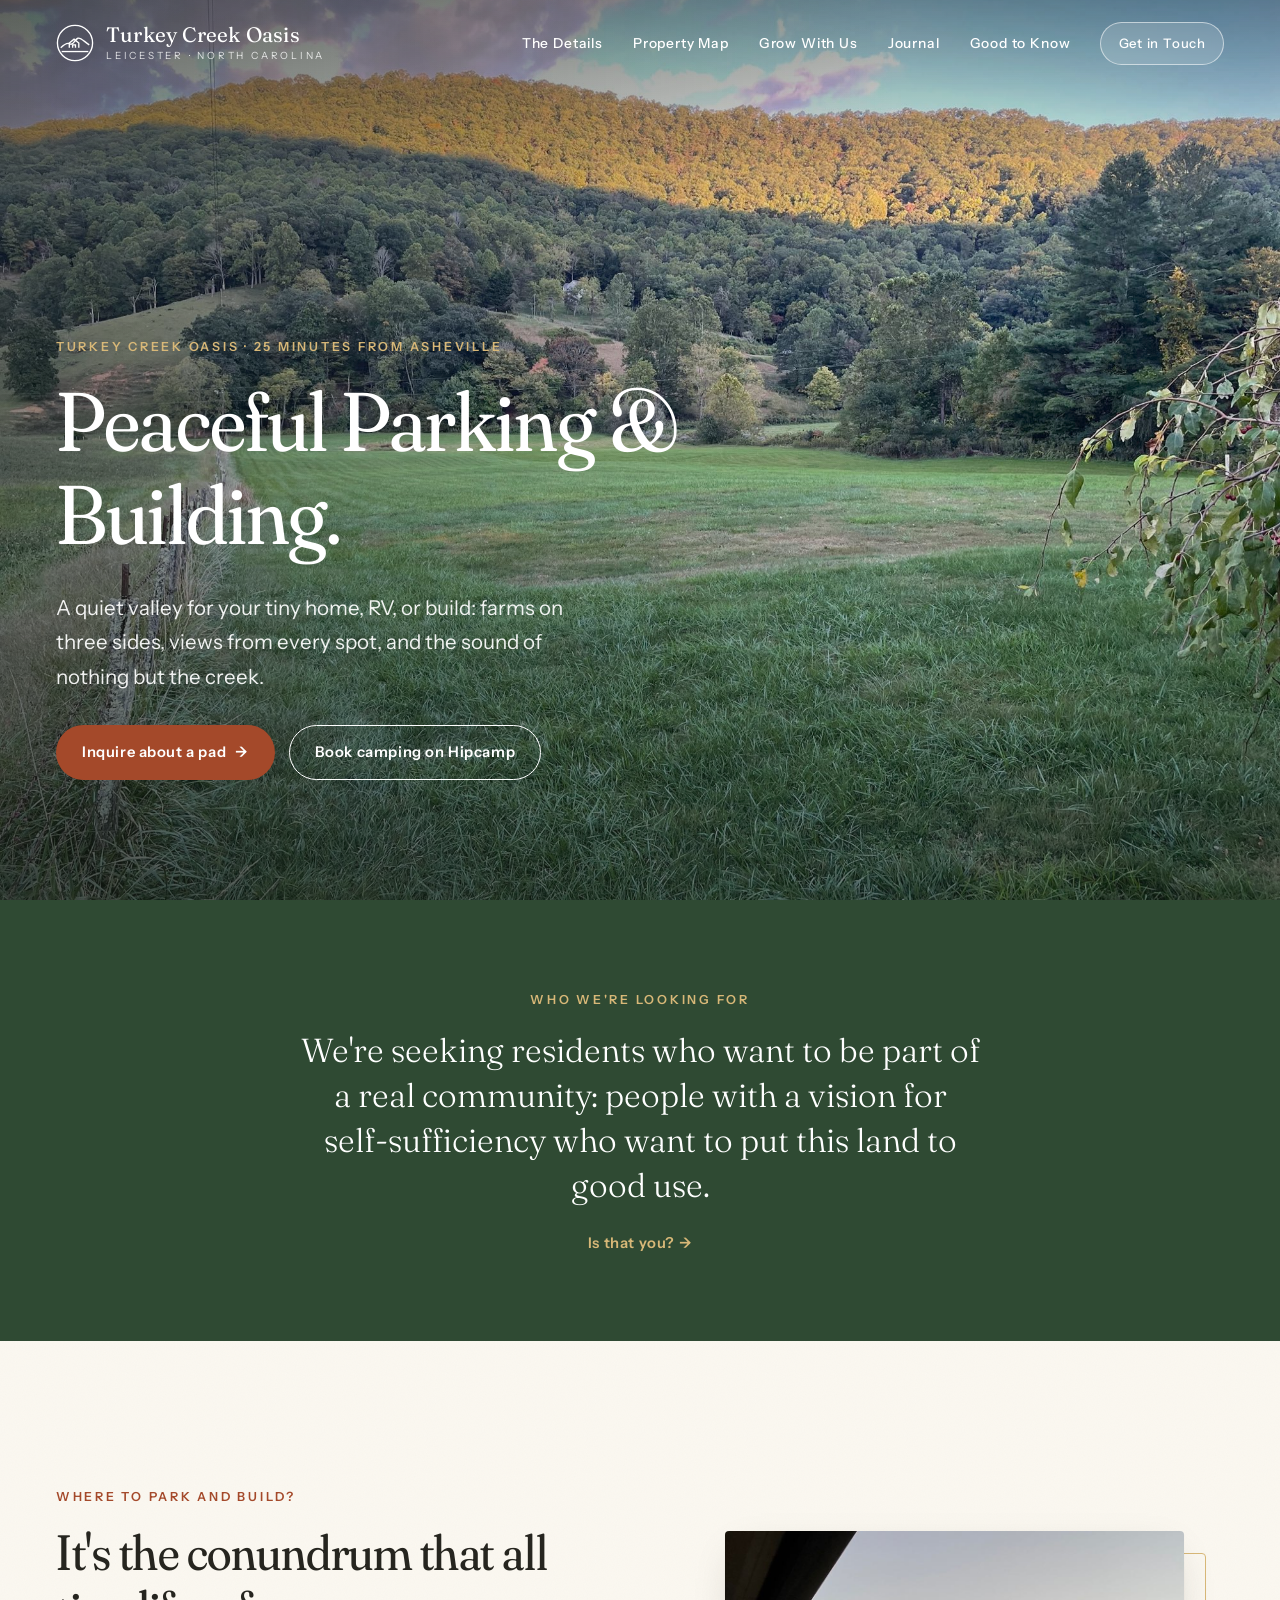
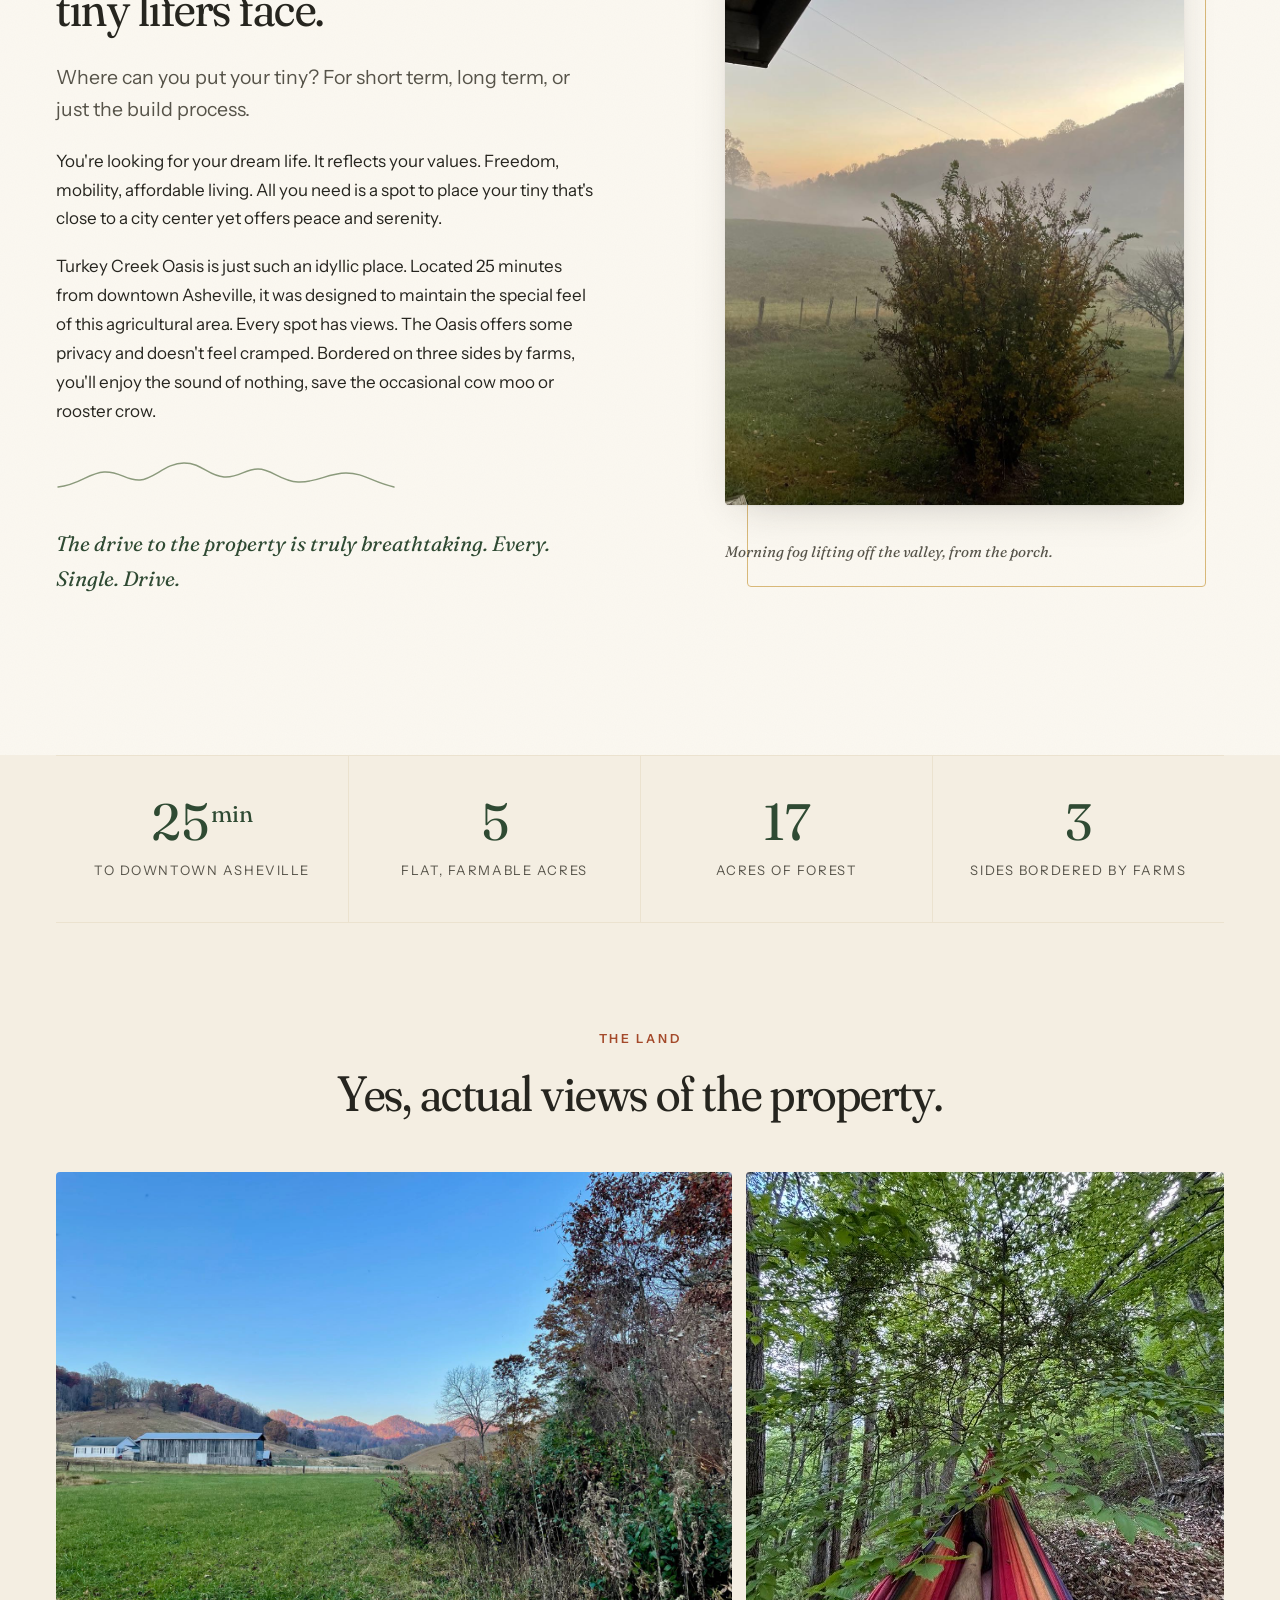
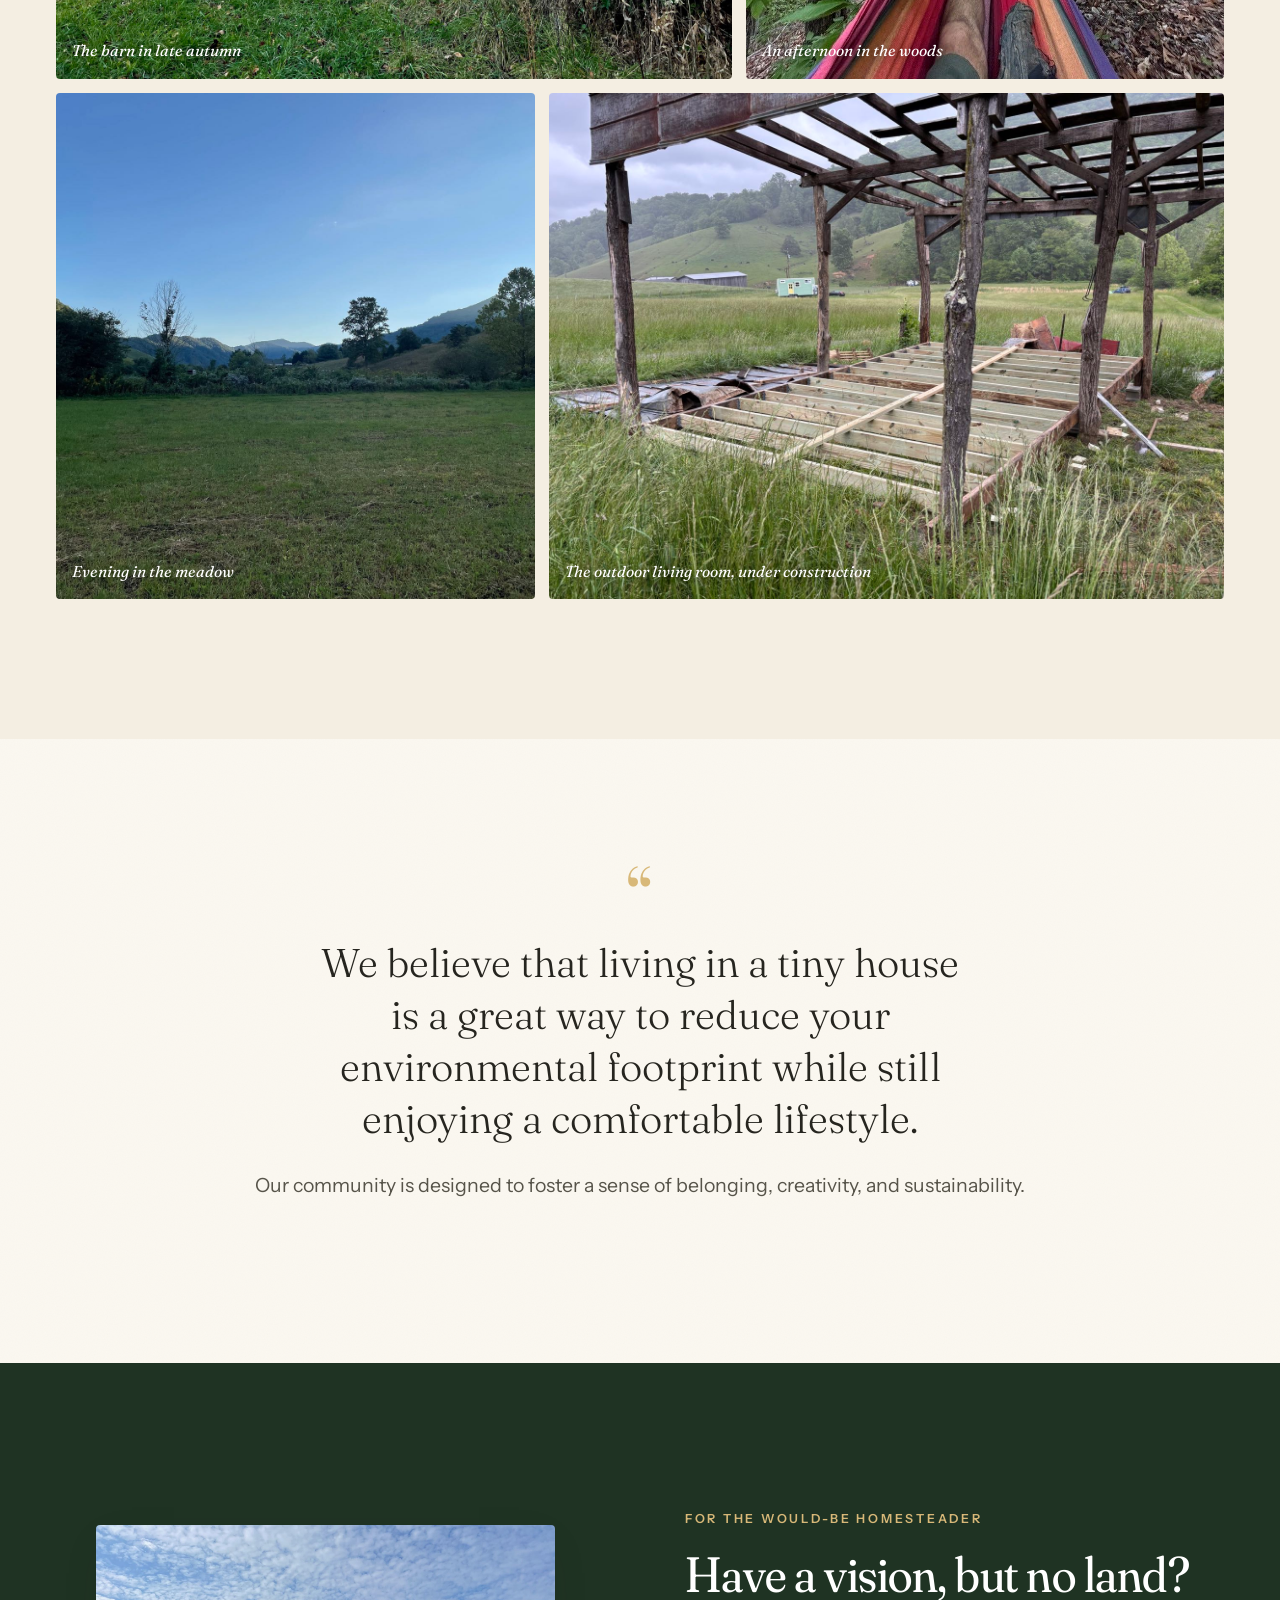
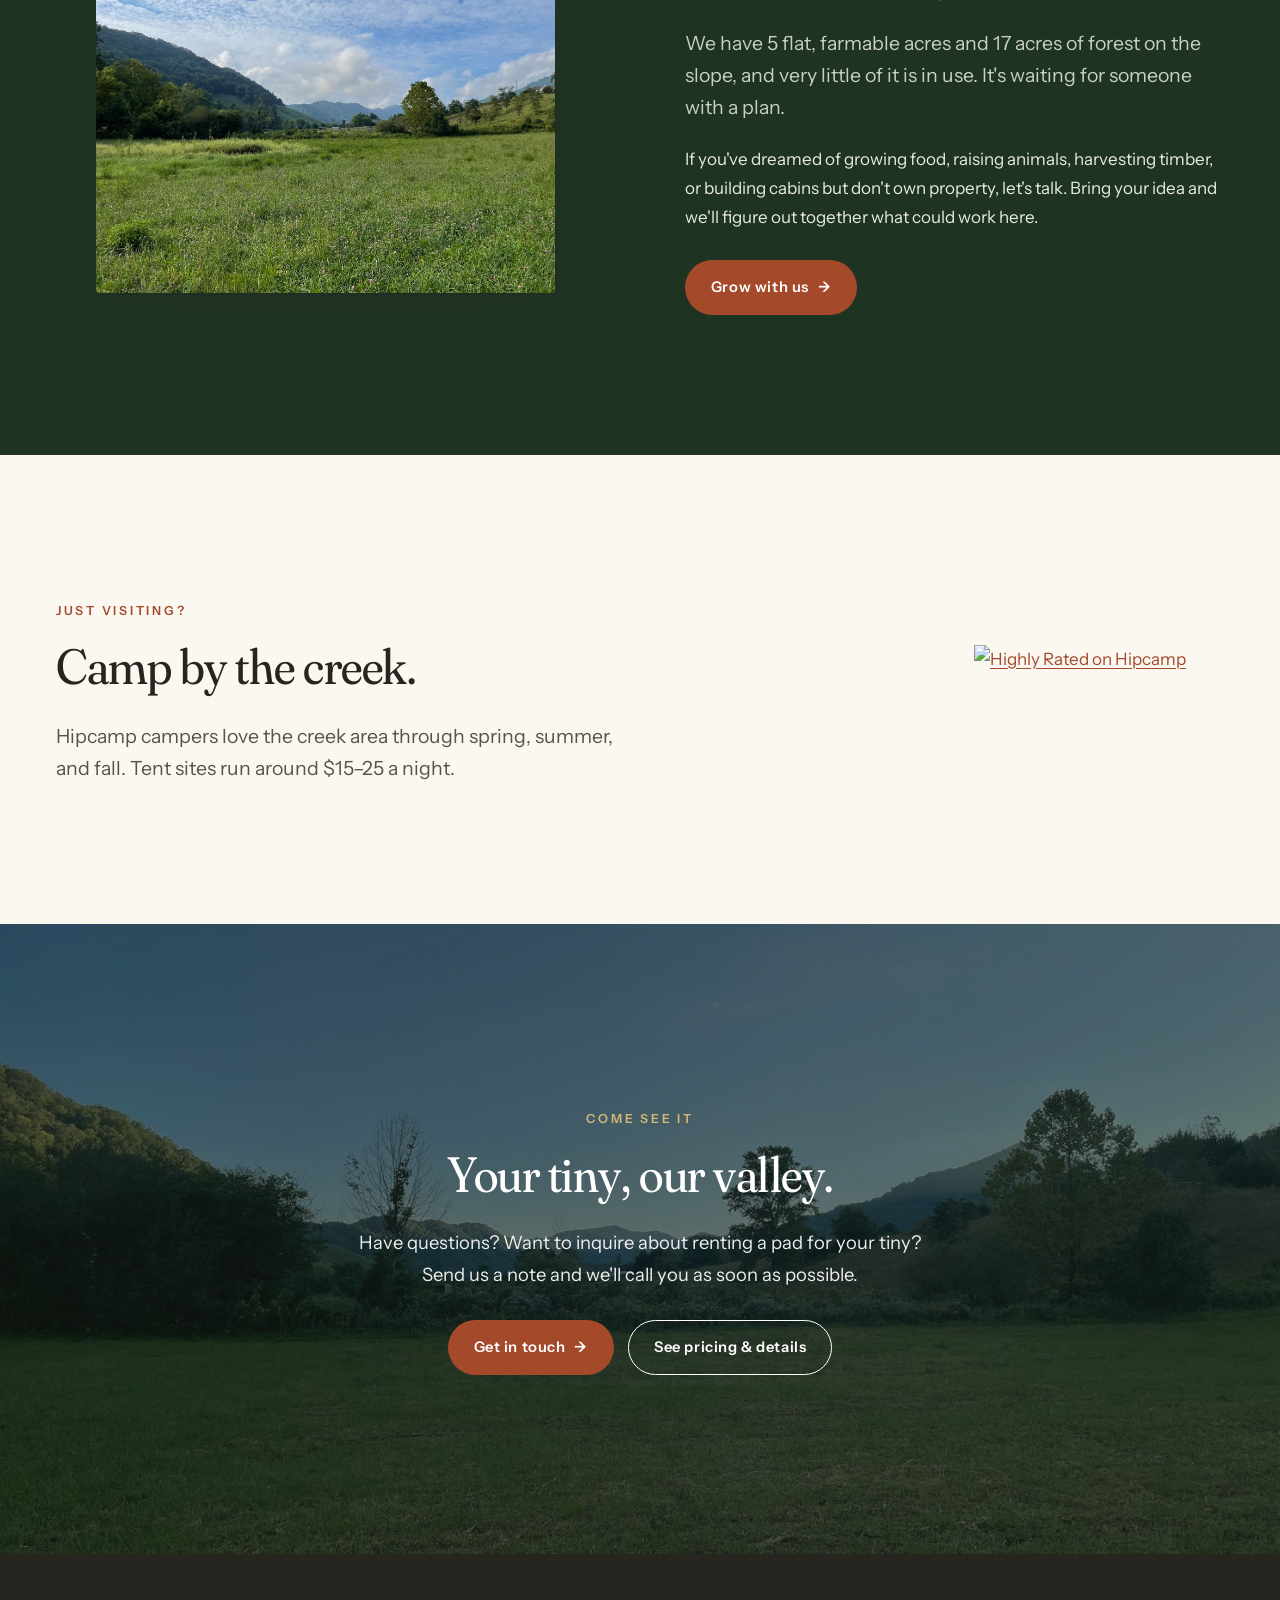
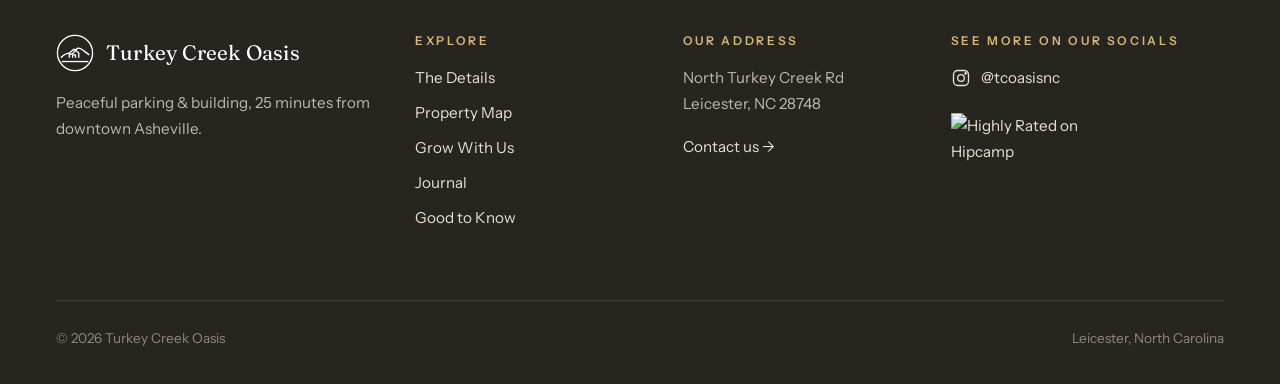
==== index.html @ d1a1288a "Launch redesigned Turkey Creek Oasis website Co-Authored-By: Claude Opus 5.5 <noreply@anthropic.com>" ====
<!doctype html>
<html lang="en">
<head>
  <meta charset="utf-8">
  <meta name="viewport" content="width=device-width, initial-scale=1">
  <title>Turkey Creek Oasis | Tiny Home Parking, Camping &amp; Farmland near Asheville, NC</title>
  <meta name="description" content="Peaceful parking and building for tiny homes and RVs, 25 minutes from downtown Asheville. Creekside camping, valley views, and room to grow on 23 acres in Leicester, NC.">
  <meta property="og:title" content="Turkey Creek Oasis">
  <meta property="og:description" content="Peaceful parking &amp; building, 25 minutes from downtown Asheville.">
  <meta property="og:image" content="images/valley-golden-hour.jpg">
  <link rel="icon" href="images/favicon.svg" type="image/svg+xml">
  <link rel="preconnect" href="https://fonts.googleapis.com">
  <link rel="preconnect" href="https://fonts.gstatic.com" crossorigin>
  <link href="https://fonts.googleapis.com/css2?family=Fraunces:ital,opsz,wght,SOFT@0,9..144,300..600,0..100;1,9..144,300..600,0..100&family=Instrument+Sans:wght@400;500;600&display=swap" rel="stylesheet">
  <link rel="stylesheet" href="css/styles.css">
</head>
<body>

<header class="site-header">
  <div class="wrap">
    <a class="brand" href="index.html" aria-label="Turkey Creek Oasis home">
      <svg viewBox="0 0 40 40" fill="none" stroke="currentColor" stroke-width="1.4" aria-hidden="true"><circle cx="20" cy="20" r="18.5"/><path d="M5 25c4-4 7-6 10-4s5-5 8-6 6 3 12 7"/><path d="M14 25v-5l5-4 5 4v5"/><path d="M17.5 25v-3h3v3"/><path d="M6 29h28"/></svg>
      <span class="brand-name">Turkey Creek Oasis<small>Leicester · North Carolina</small></span>
    </a>
    <button class="nav-toggle" aria-label="Menu" aria-expanded="false"><svg viewBox="0 0 28 28" fill="none" stroke="currentColor" stroke-width="1.6"><path d="M4 9h20M4 14h20M4 19h20"/></svg></button>
    <nav class="nav">
      <a href="details.html">The Details</a>
      <a href="details.html#map">Property Map</a>
      <a href="homestead.html">Grow With Us</a>
      <a href="journal.html">Journal</a>
      <a href="operations.html">Good to Know</a>
      <a class="btn" href="contact.html">Get in Touch</a>
    </nav>
  </div>
</header>

<main>

  <section class="hero">
    <div class="hero-media"><img src="images/valley-golden-hour.jpg" alt="Golden evening light on the wooded ridge above the Turkey Creek pasture" fetchpriority="high"></div>
    <div class="wrap">
      <span class="eyebrow">Turkey Creek Oasis · 25 minutes from Asheville</span>
      <h1>Peaceful Parking &amp; Building.</h1>
      <p>A quiet valley for your tiny home, RV, or build: farms on three sides, views from every spot, and the sound of nothing but the creek.</p>
      <div class="hero-actions">
        <a class="btn btn-rust" href="contact.html">Inquire about a pad <span class="arrow">→</span></a>
        <a class="btn btn-ghost" href="https://www.hipcamp.com/land/north-carolina-turkey-creek-oasis-valley-views-6p0hllqj" target="_blank" rel="noopener">Book camping on Hipcamp</a>
      </div>
    </div>
  </section>

  <section class="statement">
    <div class="wrap">
      <span class="eyebrow">Who we're looking for</span>
      <p class="statement-text">We're seeking residents who want to be part of a real community: people with a vision for self-sufficiency who want to put this land to good use.</p>
      <a class="statement-link" href="homestead.html">Is that you? <span class="arrow">→</span></a>
    </div>
  </section>

  <section class="section grain">
    <div class="wrap split">
      <div class="reveal">
        <span class="eyebrow">Where to park and build?</span>
        <h2>It's the conundrum that all tiny lifers face.</h2>
        <p class="lede">Where can you put your tiny? For short term, long term, or just the build process.</p>
        <p>You're looking for your dream life. It reflects your values. Freedom, mobility, affordable living. All you need is a spot to place your tiny that's close to a city center yet offers peace and serenity.</p>
        <p>Turkey Creek Oasis is just such an idyllic place. Located 25 minutes from downtown Asheville, it was designed to maintain the special feel of this agricultural area. Every spot has views. The Oasis offers some privacy and doesn't feel cramped. Bordered on three sides by farms, you'll enjoy the sound of nothing, save the occasional cow moo or rooster crow.</p>
        <div class="ridge-wrap">
          <svg class="ridge" viewBox="0 0 340 30" fill="none" stroke="currentColor" stroke-width="1.4" stroke-linecap="round" aria-hidden="true"><path d="M2 26c22-2 30-14 46-15s22 9 36 8 26-17 44-17 24 13 40 14 20-8 34-8 22 12 40 13 30-9 48-9 26 9 48 14"/></svg>
        </div>
        <p><em class="script" style="font-size:1.3rem">The drive to the property is truly breathtaking. Every. Single. Drive.</em></p>
      </div>
      <figure class="framed reveal">
        <img src="images/misty-morning.jpg" alt="Morning fog lifting off the hills, seen from the porch" loading="lazy">
        <figcaption>Morning fog lifting off the valley, from the porch.</figcaption>
      </figure>
    </div>
  </section>

  <section class="section-cream">
    <div class="wrap">
      <div class="facts reveal">
        <div class="fact"><div class="fact-num">25<sup>min</sup></div><div class="fact-label">to downtown Asheville</div></div>
        <div class="fact"><div class="fact-num">5</div><div class="fact-label">flat, farmable acres</div></div>
        <div class="fact"><div class="fact-num">17</div><div class="fact-label">acres of forest</div></div>
        <div class="fact"><div class="fact-num">3</div><div class="fact-label">sides bordered by farms</div></div>
      </div>
    </div>
  </section>

  <section class="section section-cream" style="padding-top: clamp(60px, 8vw, 100px)">
    <div class="wrap">
      <div class="center narrow reveal" style="margin-bottom: 50px">
        <span class="eyebrow">The land</span>
        <h2>Yes, actual views of the property.</h2>
      </div>
      <div class="gallery reveal">
        <figure class="g1"><img src="images/barn-autumn.jpg" alt="The barn and house beneath autumn hills" loading="lazy"><figcaption>The barn in late autumn</figcaption></figure>
        <figure class="g2"><img src="images/forest-hammock.jpg" alt="Looking up through green forest canopy from a hammock" loading="lazy"><figcaption>An afternoon in the woods</figcaption></figure>
        <figure class="g3"><img src="images/meadow-evening.jpg" alt="Evening light over the meadow and tree line" loading="lazy"><figcaption>Evening in the meadow</figcaption></figure>
        <figure class="g4"><img src="images/outdoor-living-room.jpg" alt="The pole barn being rebuilt into an outdoor living room" loading="lazy"><figcaption>The outdoor living room, under construction</figcaption></figure>
      </div>
    </div>
  </section>

  <section class="section grain">
    <div class="wrap center reveal">
      <span class="quote-mark" aria-hidden="true">“</span>
      <p class="quote">We believe that living in a tiny house is a great way to reduce your environmental footprint while still enjoying a comfortable lifestyle.</p>
      <p class="lede" style="margin-top: 24px">Our community is designed to foster a sense of belonging, creativity, and sustainability.</p>
    </div>
  </section>

  <section class="section section-green">
    <div class="wrap split reverse">
      <div class="reveal">
        <span class="eyebrow">For the would-be homesteader</span>
        <h2>Have a vision, but no land?</h2>
        <p class="lede">We have 5 flat, farmable acres and 17 acres of forest on the slope, and very little of it is in use. It's waiting for someone with a plan.</p>
        <p>If you've dreamed of growing food, raising animals, harvesting timber, or building cabins but don't own property, let's talk. Bring your idea and we'll figure out together what could work here.</p>
        <a class="btn btn-rust" href="homestead.html" style="margin-top: 10px">Grow with us <span class="arrow">→</span></a>
      </div>
      <figure class="framed reveal">
        <img src="images/pasture-clouds.jpg" alt="Wide open pasture at Turkey Creek Oasis" loading="lazy" style="aspect-ratio: 5/4">
      </figure>
    </div>
  </section>

  <section class="section">
    <div class="wrap">
      <div class="hipcamp reveal" style="justify-content: space-between">
        <div style="max-width: 560px">
          <span class="eyebrow">Just visiting?</span>
          <h2>Camp by the creek.</h2>
          <p class="lede" style="margin-bottom:0">Hipcamp campers love the creek area through spring, summer, and fall. Tent sites run around $15–25 a night.</p>
        </div>
        <a class="hipcamp-badge" href="https://www.hipcamp.com/land/north-carolina-turkey-creek-oasis-valley-views-6p0hllqj?utm_source=hostpage&amp;utm_medium=embedded_button_highly_rated" target="_blank" rel="noopener">
          <img src="https://hipcamp-res.cloudinary.com/image/upload/highly-rated-on-hipcamp.png" alt="Highly Rated on Hipcamp" width="250" height="90">
        </a>
      </div>
    </div>
  </section>

  <section class="cta-band">
    <img src="images/meadow-evening.jpg" alt="" loading="lazy">
    <div class="wrap reveal">
      <span class="eyebrow">Come see it</span>
      <h2>Your tiny, our valley.</h2>
      <p>Have questions? Want to inquire about renting a pad for your tiny? Send us a note and we'll call you as soon as possible.</p>
      <div class="hero-actions">
        <a class="btn btn-rust" href="contact.html">Get in touch <span class="arrow">→</span></a>
        <a class="btn btn-ghost" href="details.html">See pricing &amp; details</a>
      </div>
    </div>
  </section>

</main>

<footer class="site-footer">
  <div class="wrap">
    <div class="footer-grid">
      <div>
        <a class="brand" href="index.html">
          <svg viewBox="0 0 40 40" fill="none" stroke="currentColor" stroke-width="1.4" aria-hidden="true"><circle cx="20" cy="20" r="18.5"/><path d="M5 25c4-4 7-6 10-4s5-5 8-6 6 3 12 7"/><path d="M14 25v-5l5-4 5 4v5"/><path d="M17.5 25v-3h3v3"/><path d="M6 29h28"/></svg>
          <span class="brand-name">Turkey Creek Oasis</span>
        </a>
        <p>Peaceful parking &amp; building, 25 minutes from downtown Asheville.</p>
      </div>
      <div>
        <h4>Explore</h4>
        <ul>
          <li><a href="details.html">The Details</a></li>
          <li><a href="details.html#map">Property Map</a></li>
          <li><a href="homestead.html">Grow With Us</a></li>
          <li><a href="journal.html">Journal</a></li>
          <li><a href="operations.html">Good to Know</a></li>
        </ul>
      </div>
      <div>
        <h4>Our Address</h4>
        <p>North Turkey Creek Rd<br>Leicester, NC 28748</p>
        <p><a href="contact.html">Contact us →</a></p>
      </div>
      <div>
        <h4>See more on our socials</h4>
        <p><a class="social" href="https://www.instagram.com/tcoasisnc/" target="_blank" rel="noopener"><svg viewBox="0 0 24 24" fill="none" stroke="currentColor" stroke-width="1.6" aria-hidden="true"><rect x="3" y="3" width="18" height="18" rx="5"/><circle cx="12" cy="12" r="4"/><circle cx="17.5" cy="6.5" r=".8" fill="currentColor"/></svg>@tcoasisnc</a></p>
        <a class="hipcamp-badge" href="https://www.hipcamp.com/land/north-carolina-turkey-creek-oasis-valley-views-6p0hllqj?utm_source=hostpage&amp;utm_medium=embedded_button_highly_rated" target="_blank" rel="noopener"><img src="https://hipcamp-res.cloudinary.com/image/upload/highly-rated-on-hipcamp.png" alt="Highly Rated on Hipcamp" width="180" height="65" style="width:180px"></a>
      </div>
    </div>
    <div class="footer-bottom">
      <span>© <span data-year>2026</span> Turkey Creek Oasis</span>
      <span>Leicester, North Carolina</span>
    </div>
  </div>
</footer>

<script src="js/main.js"></script>
</body>
</html>
---- css/styles.css ----
/* ==========================================================
   Turkey Creek Oasis — Heritage Farmhouse
   ========================================================== */

:root {
  --cream: #f4eee2;
  --paper: #fbf8f1;
  --linen: #ebe2cf;
  --ink: #26251f;
  --ink-soft: #57544a;
  --pasture: #2f4a33;
  --pasture-deep: #1f3323;
  --sage: #8b9a7c;
  --rust: #a4492a;
  --rust-deep: #86391f;
  --wheat: #d8b878;

  --serif: "Fraunces", Georgia, "Times New Roman", serif;
  --sans: "Instrument Sans", "Helvetica Neue", Arial, sans-serif;

  --wrap: 1180px;
  --gutter: clamp(20px, 5vw, 56px);
  --radius: 4px;
  --shadow: 0 1px 2px rgba(38, 37, 31, .06), 0 12px 40px -16px rgba(38, 37, 31, .25);
}

*, *::before, *::after { box-sizing: border-box; }
html { scroll-behavior: smooth; -webkit-text-size-adjust: 100%; }
body {
  margin: 0;
  background: var(--paper);
  color: var(--ink);
  font-family: var(--sans);
  font-size: 1.0625rem;
  line-height: 1.7;
  -webkit-font-smoothing: antialiased;
  overflow-x: hidden;
}
img { display: block; max-width: 100%; height: auto; }
a { color: var(--rust); text-underline-offset: 3px; }
a:hover { color: var(--rust-deep); }

h1, h2, h3, h4 {
  font-family: var(--serif);
  font-weight: 400;
  line-height: 1.12;
  letter-spacing: -0.01em;
  margin: 0 0 .5em;
  font-variation-settings: "SOFT" 60, "opsz" 96;
}
h1 { font-size: clamp(2.6rem, 6.5vw, 5.2rem); }
h2 { font-size: clamp(2rem, 4vw, 3.1rem); }
h3 { font-size: clamp(1.35rem, 2.2vw, 1.65rem); }
p { margin: 0 0 1.1em; }

.wrap { width: min(var(--wrap), 100% - var(--gutter) * 2); margin-inline: auto; }
.narrow { max-width: 700px; }
.center { text-align: center; margin-inline: auto; }

.eyebrow {
  display: inline-block;
  font-family: var(--sans);
  font-size: .78rem;
  font-weight: 600;
  letter-spacing: .22em;
  text-transform: uppercase;
  color: var(--rust);
  margin-bottom: 1.1rem;
}
.lede { font-size: 1.22rem; color: var(--ink-soft); line-height: 1.65; }
em.script { font-style: italic; font-family: var(--serif); color: var(--pasture); }

/* ---------- Buttons ---------- */
.btn {
  display: inline-flex; align-items: center; gap: .6em;
  padding: .95em 1.7em;
  border-radius: 999px;
  font-family: var(--sans);
  font-weight: 600;
  font-size: .92rem;
  letter-spacing: .04em;
  text-decoration: none;
  border: 1.5px solid transparent;
  transition: background .2s, color .2s, border-color .2s, transform .2s;
  cursor: pointer;
}
.btn:hover { transform: translateY(-1px); }
.btn-rust { background: var(--rust); color: #fff; }
.btn-rust:hover { background: var(--rust-deep); color: #fff; }
.btn-ghost { border-color: currentColor; color: #fff; }
.btn-ghost:hover { background: #fff; color: var(--ink); }
.btn-outline { border-color: var(--pasture); color: var(--pasture); }
.btn-outline:hover { background: var(--pasture); color: #fff; }
.btn .arrow { transition: transform .2s; }
.btn:hover .arrow { transform: translateX(3px); }

/* ---------- Header ---------- */
.site-header {
  position: absolute; inset: 0 0 auto 0; z-index: 20;
  padding: 22px 0;
  color: #fff;
}
.site-header.solid { position: relative; background: var(--paper); color: var(--ink); border-bottom: 1px solid var(--linen); }
.site-header .wrap { display: flex; align-items: center; justify-content: space-between; gap: 24px; }
.brand { display: flex; align-items: center; gap: 12px; color: inherit; text-decoration: none; }
.brand svg { width: 38px; height: 38px; flex: none; }
.brand-name { font-family: var(--serif); font-size: 1.3rem; line-height: 1; letter-spacing: .01em; }
.brand-name small { display: block; font-family: var(--sans); font-size: .62rem; letter-spacing: .28em; text-transform: uppercase; opacity: .8; margin-top: 5px; }

.nav { display: flex; align-items: center; gap: 30px; }
.nav a {
  color: inherit; text-decoration: none;
  font-size: .86rem; font-weight: 500; letter-spacing: .06em;
  position: relative; padding: 4px 0;
}
.nav a::after {
  content: ""; position: absolute; left: 0; right: 0; bottom: -2px; height: 1.5px;
  background: currentColor; transform: scaleX(0); transform-origin: left; transition: transform .25s;
}
.nav a:hover::after, .nav a[aria-current="page"]::after { transform: scaleX(1); }
.nav .btn { padding: .7em 1.3em; font-size: .82rem; }
.nav .btn::after { display: none; }
.site-header:not(.solid) .nav .btn { background: rgba(255,255,255,.14); border-color: rgba(255,255,255,.55); backdrop-filter: blur(6px); }
.site-header:not(.solid) .nav .btn:hover { background: #fff; color: var(--ink); }

.nav-toggle { display: none; background: none; border: 0; color: inherit; padding: 8px; cursor: pointer; }
.nav-toggle svg { width: 28px; height: 28px; }

@media (max-width: 920px) {
  .nav-toggle { display: block; position: relative; z-index: 31; }
  .brand-name small { letter-spacing: .16em; white-space: nowrap; }
  .nav {
    position: fixed; inset: 0; z-index: 30;
    flex-direction: column; justify-content: center; gap: 26px;
    background: var(--pasture-deep); color: #fff;
    opacity: 0; pointer-events: none; transition: opacity .3s;
  }
  .nav a { font-family: var(--serif); font-size: 1.8rem; letter-spacing: 0; }
  .nav .btn { font-family: var(--sans); font-size: 1rem; margin-top: 10px; }
  body.nav-open { overflow: hidden; }
  body.nav-open .nav { opacity: 1; pointer-events: auto; }
  body.nav-open .nav-toggle { color: #fff; }
}

/* ---------- Hero ---------- */
.hero {
  position: relative; min-height: min(100svh, 920px);
  display: flex; align-items: flex-end;
  color: #fff; isolation: isolate;
  padding: 160px 0 clamp(70px, 10vw, 120px);
}
.hero-media { position: absolute; inset: 0; z-index: -2; overflow: hidden; }
.hero-media img { width: 100%; height: 100%; object-fit: cover; animation: drift 24s ease-out both; }
.hero::before {
  content: ""; position: absolute; inset: 0; z-index: -1;
  background:
    linear-gradient(180deg, rgba(20,28,20,.45) 0%, rgba(20,28,20,0) 22%),
    linear-gradient(90deg, rgba(20,28,20,.45) 0%, rgba(20,28,20,.12) 50%, rgba(20,28,20,0) 70%),
    linear-gradient(0deg, rgba(20,28,20,.55) 0%, rgba(20,28,20,.1) 45%, rgba(20,28,20,0) 65%);
}
@keyframes drift { from { transform: scale(1.08); } to { transform: scale(1); } }
.hero .eyebrow { color: var(--wheat); }
.hero h1 { max-width: 13ch; margin-bottom: .35em; }
.hero p { font-size: clamp(1.1rem, 1.6vw, 1.3rem); max-width: 40ch; opacity: .92; }
.hero-actions { display: flex; flex-wrap: wrap; gap: 14px; margin-top: 30px; }

.page-hero {
  position: relative; color: #fff; isolation: isolate;
  padding: clamp(170px, 22vw, 240px) 0 clamp(60px, 8vw, 100px);
}
.page-hero::before { content: ""; position: absolute; inset: 0; z-index: -1; background: linear-gradient(0deg, rgba(20,28,20,.75), rgba(20,28,20,.35)); }
.page-hero img { position: absolute; inset: 0; z-index: -2; width: 100%; height: 100%; object-fit: cover; }
.page-hero .eyebrow { color: var(--wheat); }
.page-hero h1 { font-size: clamp(2.4rem, 5.5vw, 4.4rem); max-width: 16ch; }
.page-hero p { max-width: 52ch; font-size: 1.15rem; opacity: .92; margin: 0; }

/* ---------- Community statement ---------- */
.statement { background: var(--pasture); color: #e8ecdf; text-align: center; padding: clamp(56px, 7vw, 84px) 0; }
.statement .eyebrow { color: var(--wheat); }
.statement-text { font-family: var(--serif); font-weight: 300; font-size: clamp(1.45rem, 2.6vw, 2.1rem); line-height: 1.35; color: #fff; max-width: 34ch; margin: 0 auto 1.3rem; }
.statement-link { color: var(--wheat); text-decoration: none; font-weight: 600; font-size: .92rem; letter-spacing: .04em; }
.statement-link:hover { color: #fff; }
.statement-link .arrow { display: inline-block; transition: transform .2s; }
.statement-link:hover .arrow { transform: translateX(3px); }

/* ---------- Notice strip ---------- */
.notice { background: var(--pasture); color: #e8ecdf; font-size: .95rem; }
.notice .wrap { display: flex; gap: 16px; align-items: center; padding: 18px 0; }
.notice svg { flex: none; width: 22px; height: 22px; color: var(--wheat); }
.notice p { margin: 0; }
.notice strong { color: #fff; font-weight: 600; }

/* ---------- Sections ---------- */
section { position: relative; }
.section { padding: clamp(80px, 11vw, 140px) 0; }
.section-cream { background: var(--cream); }
.section-green { background: var(--pasture-deep); color: #e7ebdf; }
.section-green h2, .section-green h3 { color: #fff; }
.section-green .eyebrow { color: var(--wheat); }
.section-green .lede { color: #c9d0bf; }

.split { display: grid; grid-template-columns: 1fr 1fr; gap: clamp(40px, 7vw, 100px); align-items: center; }
.split.reverse > :first-child { order: 2; }
@media (max-width: 860px) { .split { grid-template-columns: 1fr; } .split.reverse > :first-child { order: 0; } }

.framed { position: relative; }
.framed img { border-radius: var(--radius); box-shadow: var(--shadow); width: 100%; aspect-ratio: 4/5; object-fit: cover; }
.framed::before {
  content: ""; position: absolute; inset: 22px -22px -22px 22px; z-index: -1;
  border: 1.5px solid var(--wheat); border-radius: var(--radius);
}
.framed figcaption { font-family: var(--serif); font-style: italic; color: var(--ink-soft); font-size: .95rem; margin-top: 34px; }
@media (max-width: 600px) { .framed::before { inset: 14px -10px -14px 10px; } }

/* Hand-drawn ridge divider */
.ridge { display: block; width: 100%; height: auto; color: var(--sage); }
.ridge-wrap { margin: 2.2rem 0; max-width: 340px; }
.center .ridge-wrap, .ridge-wrap.center { margin-inline: auto; }

/* ---------- Facts ---------- */
.facts { display: grid; grid-template-columns: repeat(4, 1fr); border-top: 1px solid var(--linen); border-bottom: 1px solid var(--linen); }
.fact { padding: 40px 28px; text-align: center; }
.fact + .fact { border-left: 1px solid var(--linen); }
.fact-num { font-family: var(--serif); font-size: clamp(2.4rem, 4vw, 3.3rem); line-height: 1; color: var(--pasture); }
.fact-num sup { font-size: .45em; vertical-align: super; margin-left: 2px; }
.fact-label { font-size: .82rem; letter-spacing: .12em; text-transform: uppercase; color: var(--ink-soft); margin-top: 12px; }
@media (max-width: 760px) {
  .facts { grid-template-columns: 1fr 1fr; }
  .fact:nth-child(3) { border-left: 0; }
  .fact:nth-child(n+3) { border-top: 1px solid var(--linen); }
}

/* ---------- Gallery ---------- */
.gallery { display: grid; grid-template-columns: repeat(12, 1fr); gap: 14px; }
.gallery figure { margin: 0; overflow: hidden; border-radius: var(--radius); position: relative; }
.gallery img { width: 100%; height: 100%; object-fit: cover; transition: transform 1.2s cubic-bezier(.2,.7,.2,1); }
.gallery figure:hover img { transform: scale(1.04); }
.gallery .g1 { grid-column: span 7; aspect-ratio: 4/3; }
.gallery .g2 { grid-column: span 5; aspect-ratio: auto; }
.gallery .g3 { grid-column: span 5; aspect-ratio: auto; }
.gallery .g4 { grid-column: span 7; aspect-ratio: 4/3; }
.gallery figcaption {
  position: absolute; left: 16px; bottom: 14px; color: #fff;
  font-family: var(--serif); font-style: italic; font-size: .98rem;
  text-shadow: 0 1px 12px rgba(0,0,0,.5);
}
@media (max-width: 700px) { .gallery .g1, .gallery .g2, .gallery .g3, .gallery .g4 { grid-column: span 12; aspect-ratio: 4/3; } }

/* ---------- Quote ---------- */
.quote { font-family: var(--serif); font-size: clamp(1.6rem, 3.2vw, 2.5rem); line-height: 1.3; font-weight: 300; max-width: 26ch; margin: 0 auto; }
.quote-mark { font-family: var(--serif); font-size: 5rem; line-height: .5; color: var(--wheat); display: block; margin-bottom: 18px; }

/* ---------- Cards ---------- */
.cards { display: grid; grid-template-columns: repeat(auto-fit, minmax(260px, 1fr)); gap: 22px; }
.card {
  background: var(--paper); border: 1px solid var(--linen); border-radius: var(--radius);
  padding: 34px 30px;
}
.section-cream .card { background: var(--paper); }
.card .icon { width: 40px; height: 40px; color: var(--rust); margin-bottom: 18px; }
.card h3 { margin-bottom: .45em; }
.card p:last-child, .card ul:last-child { margin-bottom: 0; }
.card ul { padding-left: 1.1em; margin: 0; }
.card li { margin-bottom: .45em; }
.card li::marker { color: var(--sage); }

/* ---------- Pricing ---------- */
.pricing { display: grid; grid-template-columns: 1.15fr 1fr; gap: 22px; }
@media (max-width: 800px) { .pricing { grid-template-columns: 1fr; } }
.price-card { border-radius: var(--radius); padding: clamp(32px, 4vw, 48px); }
.price-card.featured { background: var(--pasture-deep); color: #e7ebdf; }
.price-card.featured h3 { color: #fff; }
.price-card.plain { background: var(--paper); border: 1px solid var(--linen); }
.price-list { list-style: none; padding: 0; margin: 26px 0 0; }
.price-list li { display: flex; align-items: baseline; justify-content: space-between; gap: 16px; padding: 14px 0; border-top: 1px solid rgba(255,255,255,.14); }
.price-list .amt { font-family: var(--serif); font-size: 2.2rem; color: var(--wheat); line-height: 1; }
.price-list .per { font-size: .85rem; letter-spacing: .12em; text-transform: uppercase; opacity: .8; }
.price-card .tag { font-size: .75rem; font-weight: 600; letter-spacing: .2em; text-transform: uppercase; color: var(--wheat); }
.price-card.plain .tag { color: var(--rust); }
.price-range { font-family: var(--serif); font-size: 2.2rem; color: var(--pasture); margin: 26px 0 6px; line-height: 1; }

/* ---------- Map ---------- */
.map-figure { margin: 0; }
.map-figure a { display: block; border-radius: var(--radius); overflow: hidden; box-shadow: var(--shadow); }
.map-figure img { width: 100%; transition: transform .8s; }
.map-figure a:hover img { transform: scale(1.015); }
.map-figure figcaption { font-size: .9rem; color: var(--ink-soft); margin-top: 14px; display: flex; justify-content: space-between; flex-wrap: wrap; gap: 8px; }

/* ---------- Guide (operations) ---------- */
.guide { display: grid; grid-template-columns: 240px 1fr; gap: clamp(30px, 6vw, 90px); align-items: start; }
.guide-nav { position: sticky; top: 30px; border-left: 1.5px solid var(--linen); }
.guide-nav a { display: block; padding: 7px 0 7px 20px; margin-left: -1.5px; border-left: 1.5px solid transparent; color: var(--ink-soft); text-decoration: none; font-size: .95rem; }
.guide-nav a:hover { color: var(--rust); border-left-color: var(--rust); }
.guide-item { padding: 46px 0; border-top: 1px solid var(--linen); display: grid; grid-template-columns: 52px 1fr; gap: 22px; scroll-margin-top: 20px; }
.guide-item:first-child { border-top: 0; padding-top: 0; }
.guide-item .icon { width: 44px; height: 44px; color: var(--pasture); padding: 9px; border: 1.5px solid var(--linen); border-radius: 50%; }
.guide-item h3 { margin-bottom: .6em; }
.guide-item p:last-child { margin-bottom: 0; }
.callout { background: var(--cream); border-left: 3px solid var(--rust); padding: 16px 20px; border-radius: 0 var(--radius) var(--radius) 0; margin: 0 0 1.1em; }
@media (max-width: 860px) { .guide { grid-template-columns: 1fr; } .guide-nav { display: none; } }

/* ---------- Journal ---------- */
.post { display: grid; grid-template-columns: 1fr 1.2fr; gap: clamp(30px, 6vw, 80px); padding: clamp(60px, 8vw, 100px) 0; border-top: 1px solid var(--linen); align-items: start; }
.post:first-of-type { border-top: 0; }
.post.no-image { grid-template-columns: 1fr; max-width: 760px; }
.post-media { position: sticky; top: 30px; }
.post-media img { border-radius: var(--radius); box-shadow: var(--shadow); width: 100%; }
.post-meta { font-size: .82rem; letter-spacing: .14em; text-transform: uppercase; color: var(--ink-soft); margin-bottom: 14px; }
.post-meta span { color: var(--rust); }
.post h2 { font-size: clamp(1.9rem, 3.4vw, 2.6rem); }
.post-body p:first-child::first-letter { font-family: var(--serif); float: left; font-size: 3.6em; line-height: .85; padding: 6px 10px 0 0; color: var(--pasture); }
@media (max-width: 860px) { .post { grid-template-columns: 1fr; } .post-media { position: static; } }

/* ---------- Forms ---------- */
.form { display: grid; gap: 18px; }
.form .row { display: grid; grid-template-columns: 1fr 1fr; gap: 18px; }
@media (max-width: 600px) { .form .row { grid-template-columns: 1fr; } }
.form label { display: block; font-size: .82rem; font-weight: 600; letter-spacing: .08em; text-transform: uppercase; color: var(--ink-soft); margin-bottom: 7px; }
.form input, .form select, .form textarea {
  width: 100%; font: inherit; color: var(--ink);
  background: var(--paper); border: 1.5px solid var(--linen); border-radius: var(--radius);
  padding: 14px 16px; transition: border-color .2s, box-shadow .2s;
}
.form textarea { min-height: 150px; resize: vertical; }
.form input:focus, .form select:focus, .form textarea:focus { outline: 0; border-color: var(--pasture); box-shadow: 0 0 0 4px rgba(47, 74, 51, .12); }
.form .btn { justify-self: start; }
.form-status { font-size: .95rem; margin: 0; }
.form-status.ok { color: var(--pasture); }
.form-status.err { color: var(--rust); }

.contact-panel { background: var(--cream); border-radius: var(--radius); padding: clamp(30px, 5vw, 56px); }

/* ---------- Hipcamp ---------- */
.hipcamp { display: flex; align-items: center; gap: clamp(24px, 4vw, 48px); flex-wrap: wrap; }
.hipcamp-badge img { width: 250px; height: auto; }
.hipcamp-badge { display: inline-block; transition: transform .2s; }
.hipcamp-badge:hover { transform: translateY(-2px); }

/* ---------- CTA band ---------- */
.cta-band { position: relative; color: #fff; isolation: isolate; text-align: center; padding: clamp(100px, 14vw, 180px) 0; }
.cta-band img { position: absolute; inset: 0; z-index: -2; width: 100%; height: 100%; object-fit: cover; }
.cta-band::before { content: ""; position: absolute; inset: 0; z-index: -1; background: rgba(20, 30, 21, .6); }
.cta-band .eyebrow { color: var(--wheat); }
.cta-band h2 { max-width: 18ch; margin-inline: auto; }
.cta-band p { max-width: 50ch; margin: 0 auto 30px; font-size: 1.15rem; opacity: .92; }
.cta-band .hero-actions { justify-content: center; }

/* ---------- Footer ---------- */
.site-footer { background: var(--ink); color: #bdb8aa; padding: 80px 0 34px; font-size: .95rem; }
.site-footer a { color: #e7e1d2; text-decoration: none; }
.site-footer a:hover { color: var(--wheat); }
.footer-grid { display: grid; grid-template-columns: 1.4fr 1fr 1fr 1.2fr; gap: 40px; }
@media (max-width: 860px) { .footer-grid { grid-template-columns: 1fr 1fr; } }
@media (max-width: 520px) { .footer-grid { grid-template-columns: 1fr; } }
.site-footer h4 { font-family: var(--sans); font-size: .75rem; letter-spacing: .22em; text-transform: uppercase; color: var(--wheat); margin-bottom: 18px; font-weight: 600; }
.site-footer ul { list-style: none; padding: 0; margin: 0; }
.site-footer li { margin-bottom: 9px; }
.site-footer .brand { color: #fff; margin-bottom: 18px; }
.footer-bottom { border-top: 1px solid rgba(255,255,255,.1); margin-top: 60px; padding-top: 26px; display: flex; justify-content: space-between; flex-wrap: wrap; gap: 12px; font-size: .85rem; color: #8d887b; }
.social { display: inline-flex; align-items: center; gap: 10px; }
.social svg { width: 20px; height: 20px; }

/* ---------- Reveal on scroll ---------- */
.reveal { opacity: 0; transform: translateY(24px); transition: opacity .9s ease, transform .9s cubic-bezier(.2,.7,.2,1); }
.reveal.in { opacity: 1; transform: none; }
@media (prefers-reduced-motion: reduce) {
  .reveal { opacity: 1; transform: none; transition: none; }
  .hero-media img { animation: none; }
  html { scroll-behavior: auto; }
}

/* Paper grain */
.grain::after {
  content: ""; position: absolute; inset: 0; pointer-events: none; opacity: .35; mix-blend-mode: multiply;
  background-image: url("data:image/svg+xml,%3Csvg xmlns='http://www.w3.org/2000/svg' width='160' height='160'%3E%3Cfilter id='n'%3E%3CfeTurbulence type='fractalNoise' baseFrequency='.9' numOctaves='2' stitchTiles='stitch'/%3E%3CfeColorMatrix values='0 0 0 0 .55 0 0 0 0 .5 0 0 0 0 .4 0 0 0 .12 0'/%3E%3C/filter%3E%3Crect width='100%25' height='100%25' filter='url(%23n)'/%3E%3C/svg%3E");
}
.grain > * { position: relative; z-index: 1; }

.card-wide { grid-column: 1 / -1; display: grid; grid-template-columns: auto 1fr; column-gap: 24px; align-items: center; background: var(--pasture-deep) !important; color: #e7ebdf; border-color: var(--pasture-deep); }
.card-wide .icon { grid-row: span 2; margin: 0; color: var(--wheat); width: 48px; height: 48px; }
.card-wide h3 { color: #fff; margin: 0; }
.card-wide p { margin: 0; }

/* ---------- Land pair (Grow With Us) ---------- */
.land-pair { display: grid; grid-template-columns: 1fr 1fr; gap: 14px; }
.land-pair figure { position: relative; margin: 0; overflow: hidden; border-radius: var(--radius); aspect-ratio: 4/3; color: #fff; isolation: isolate; }
.land-pair img { position: absolute; inset: 0; width: 100%; height: 100%; object-fit: cover; z-index: -2; transition: transform 1.2s cubic-bezier(.2,.7,.2,1); }
.land-pair figure:hover img { transform: scale(1.04); }
.land-pair figure::before { content: ""; position: absolute; inset: 0; z-index: -1; background: linear-gradient(0deg, rgba(20,28,20,.8) 0%, rgba(20,28,20,0) 60%); }
.land-pair figcaption { position: absolute; left: clamp(20px, 3vw, 36px); right: 20px; bottom: clamp(20px, 3vw, 32px); display: grid; gap: 4px; }
.land-num { font-family: var(--serif); font-size: clamp(2.2rem, 4vw, 3.4rem); line-height: 1; }
.land-label { font-size: .8rem; font-weight: 600; letter-spacing: .2em; text-transform: uppercase; color: var(--wheat); }
.land-uses { font-family: var(--serif); font-style: italic; opacity: .9; }
@media (max-width: 700px) { .land-pair { grid-template-columns: 1fr; } }
@media (min-width: 701px) { .gallery .g2 img, .gallery .g3 img { position: absolute; inset: 0; } }
.gallery .g2 img { object-position: center 80%; }
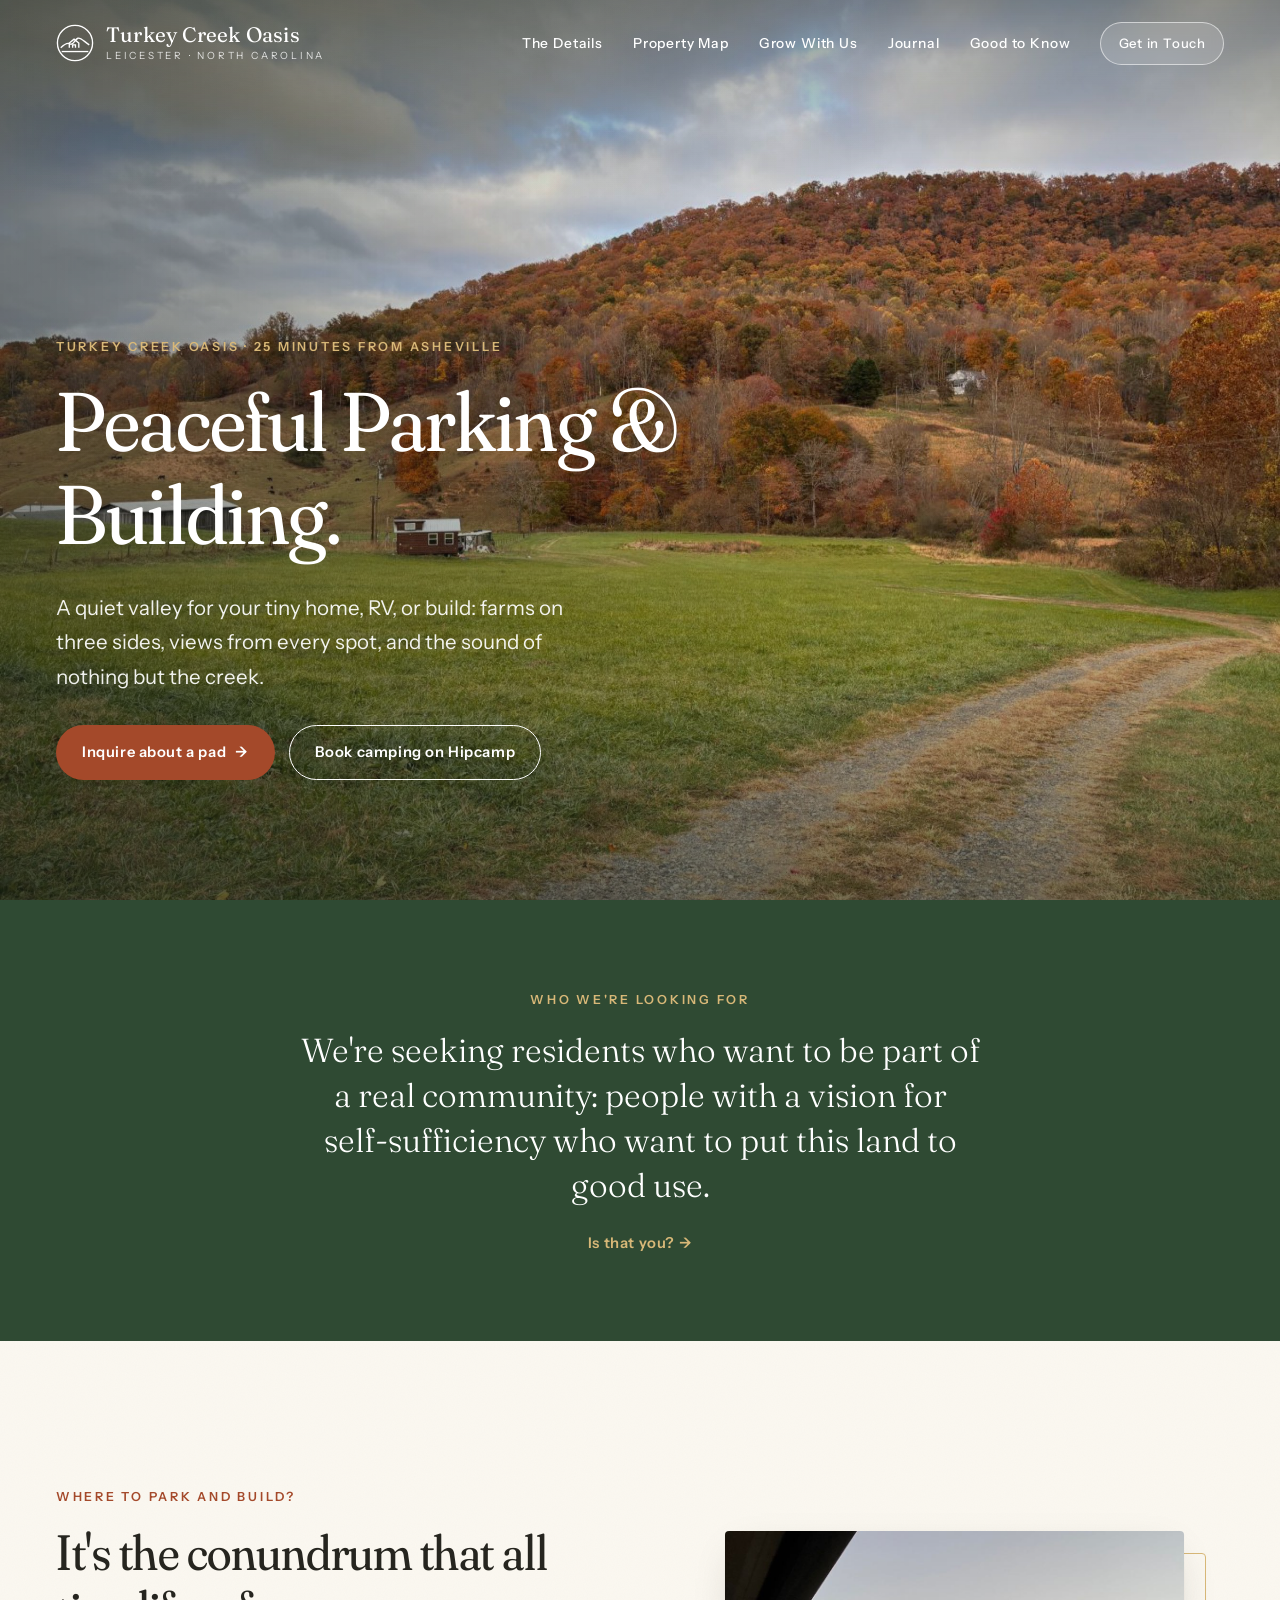
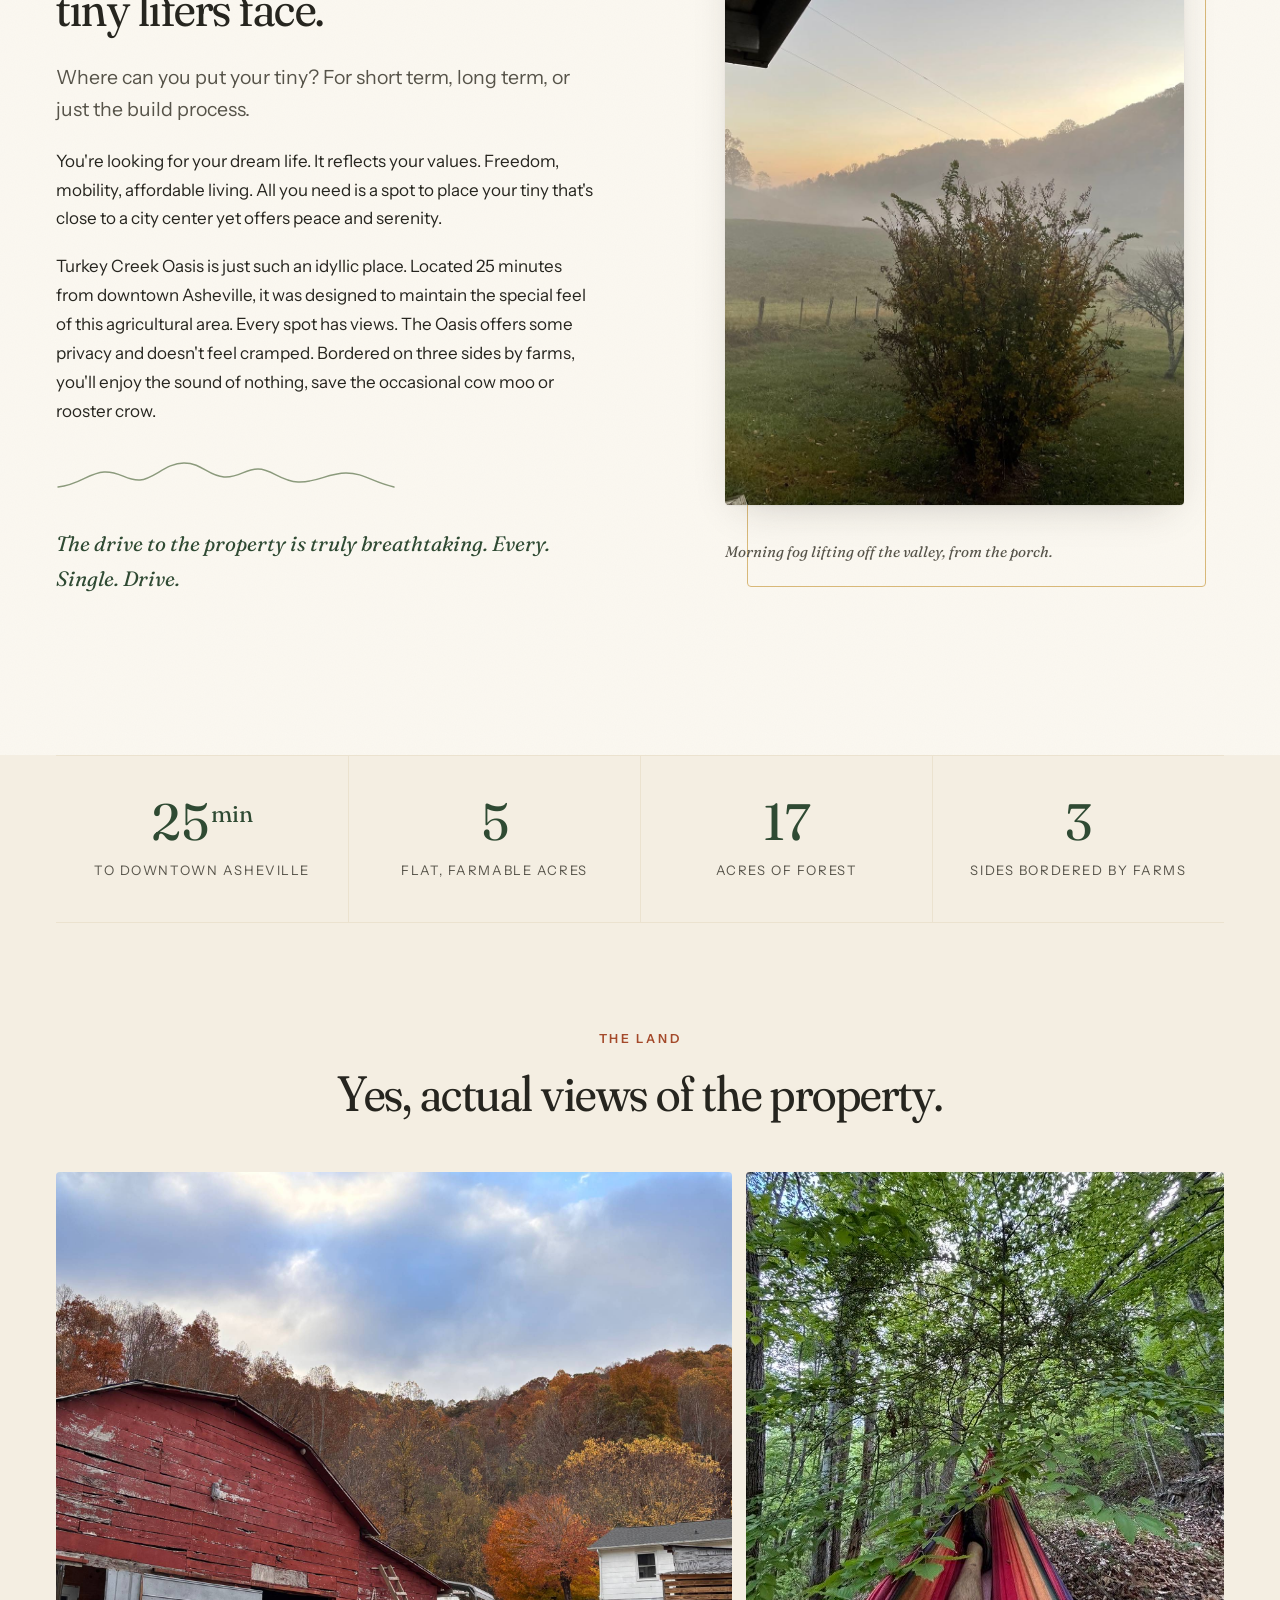
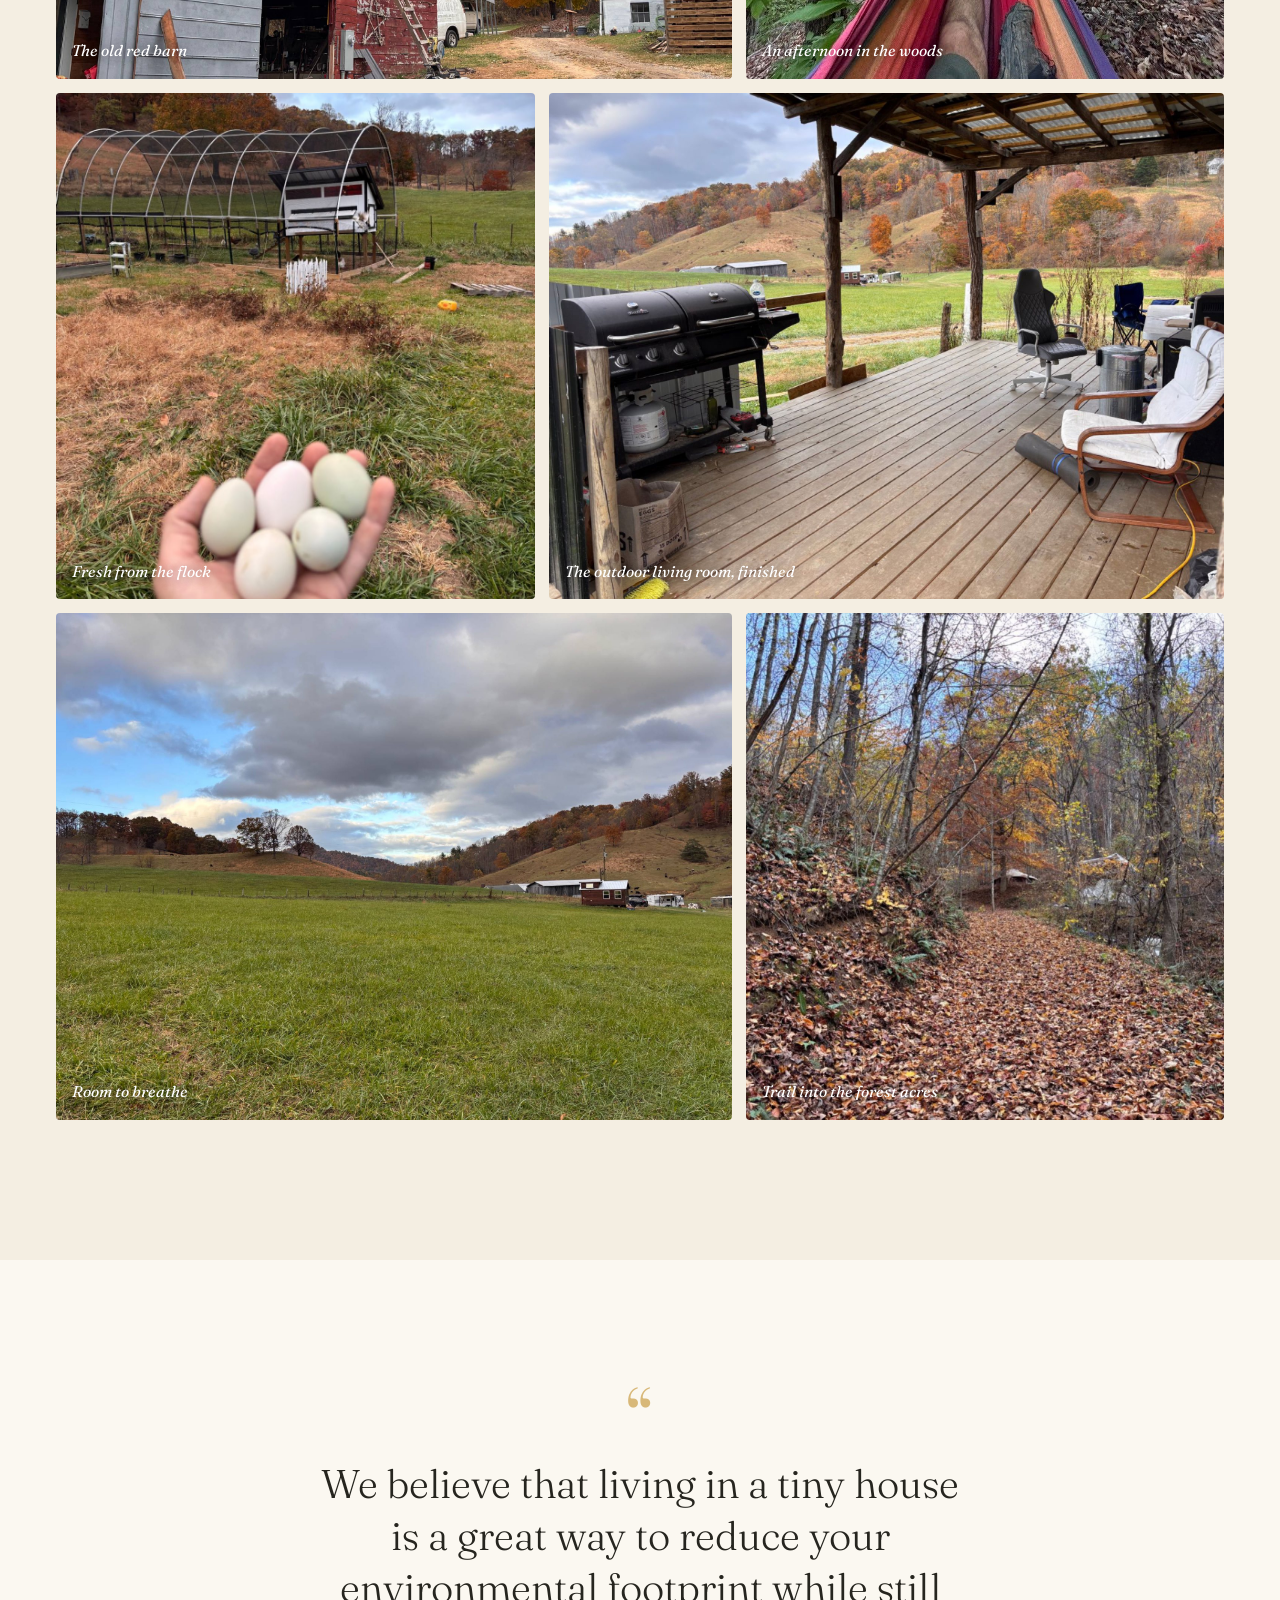
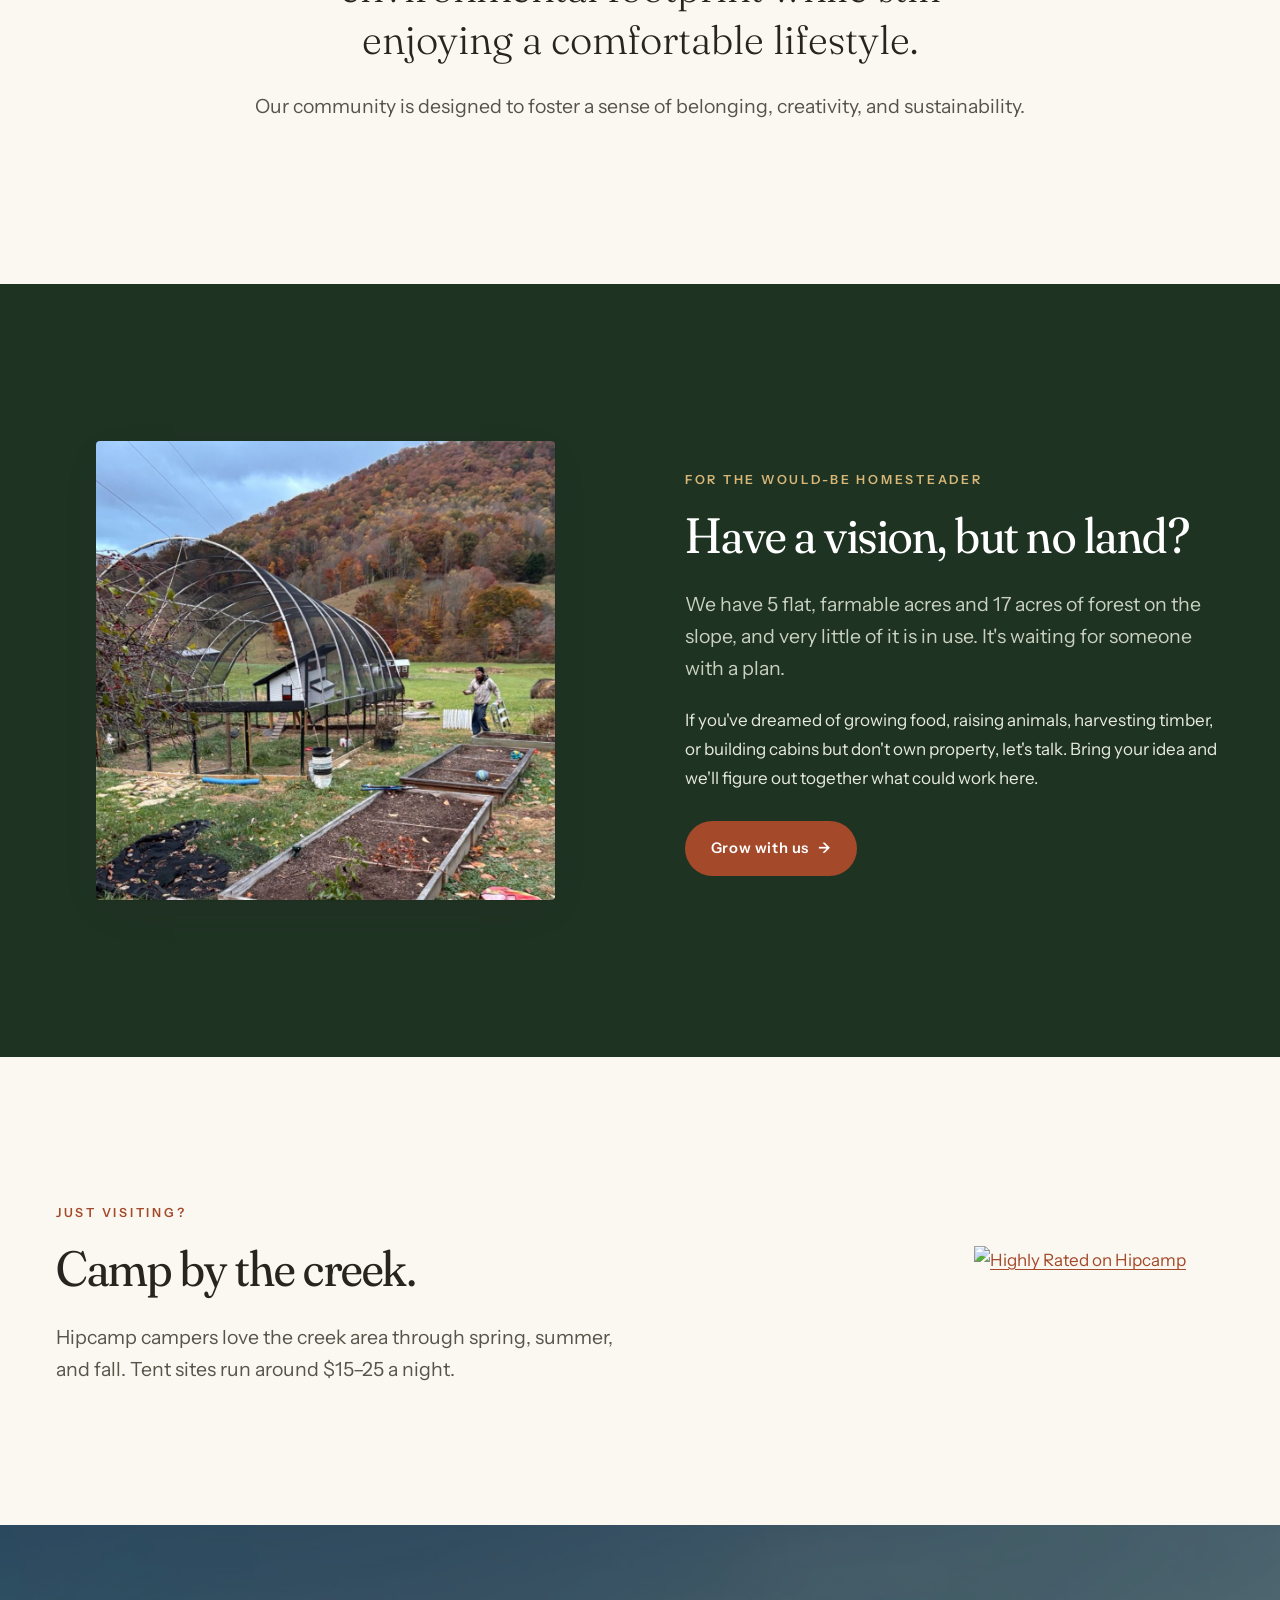
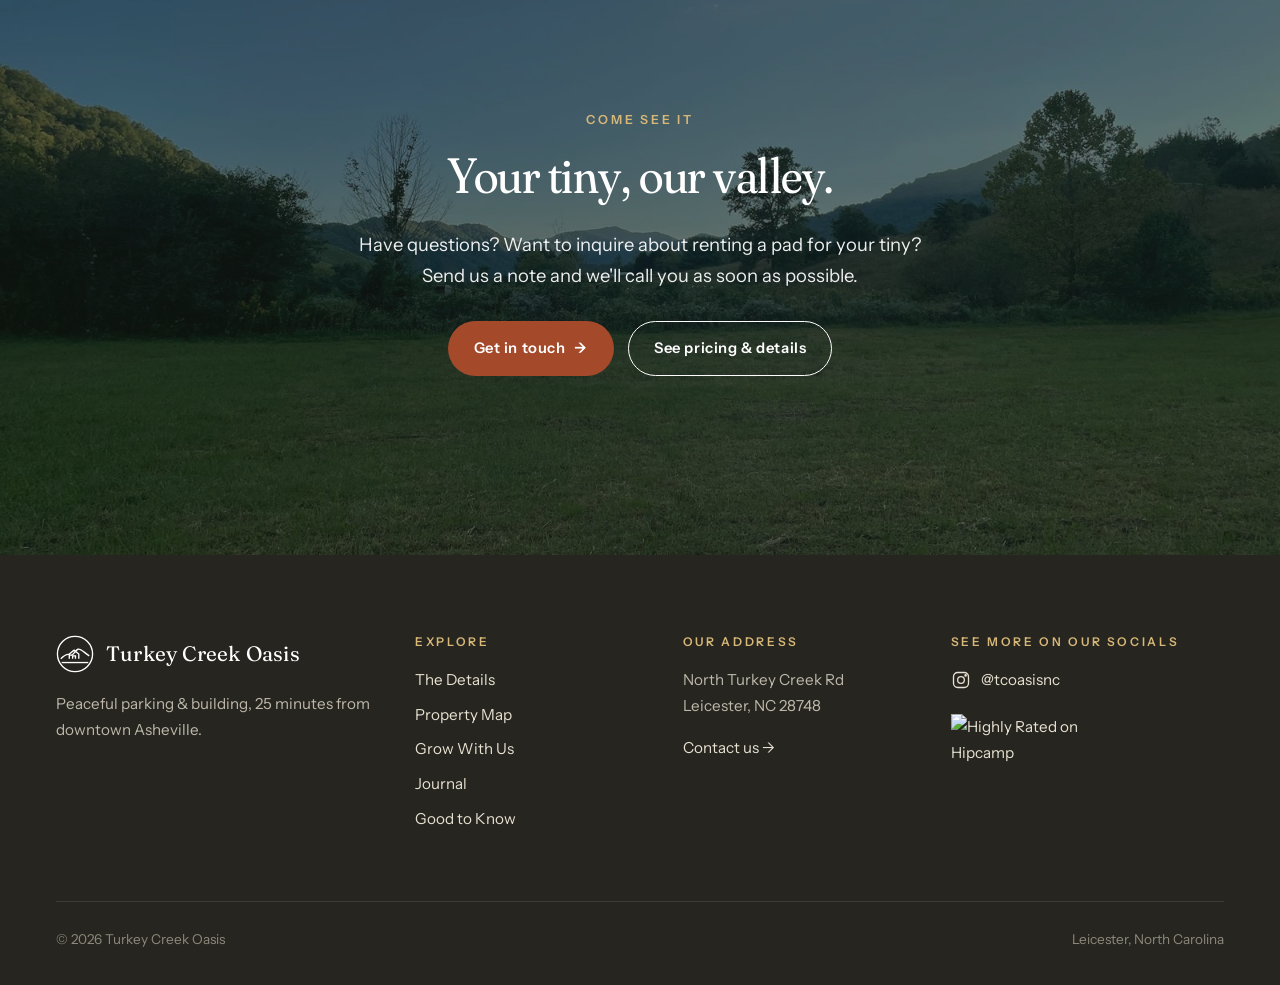
==== commit ae7a9442: "Add new farm, forest and homestead photos Co-Authored-By: Claude Opus 5.5 <noreply@anthropic.com>" ====
--- a/index.html
+++ b/index.html
@@ -7,7 +7,7 @@
   <meta name="description" content="Peaceful parking and building for tiny homes and RVs, 25 minutes from downtown Asheville. Creekside camping, valley views, and room to grow on 23 acres in Leicester, NC.">
   <meta property="og:title" content="Turkey Creek Oasis">
   <meta property="og:description" content="Peaceful parking &amp; building, 25 minutes from downtown Asheville.">
-  <meta property="og:image" content="images/valley-golden-hour.jpg">
+  <meta property="og:image" content="images/drive-tiny-home.jpg">
   <link rel="icon" href="images/favicon.svg" type="image/svg+xml">
   <link rel="preconnect" href="https://fonts.googleapis.com">
   <link rel="preconnect" href="https://fonts.gstatic.com" crossorigin>
@@ -37,7 +37,7 @@
 <main>
 
   <section class="hero">
-    <div class="hero-media"><img src="images/valley-golden-hour.jpg" alt="Golden evening light on the wooded ridge above the Turkey Creek pasture" fetchpriority="high"></div>
+    <div class="hero-media"><img src="images/drive-tiny-home.jpg" alt="Gravel drive curving through the pasture toward a tiny home beneath a mountain in full autumn color" fetchpriority="high"></div>
     <div class="wrap">
       <span class="eyebrow">Turkey Creek Oasis · 25 minutes from Asheville</span>
       <h1>Peaceful Parking &amp; Building.</h1>
@@ -95,10 +95,12 @@
         <h2>Yes, actual views of the property.</h2>
       </div>
       <div class="gallery reveal">
-        <figure class="g1"><img src="images/barn-autumn.jpg" alt="The barn and house beneath autumn hills" loading="lazy"><figcaption>The barn in late autumn</figcaption></figure>
+        <figure class="g1"><img src="images/red-barn.jpg" alt="The old red barn and farmhouse beneath autumn hills" loading="lazy"><figcaption>The old red barn</figcaption></figure>
         <figure class="g2"><img src="images/forest-hammock.jpg" alt="Looking up through green forest canopy from a hammock" loading="lazy"><figcaption>An afternoon in the woods</figcaption></figure>
-        <figure class="g3"><img src="images/meadow-evening.jpg" alt="Evening light over the meadow and tree line" loading="lazy"><figcaption>Evening in the meadow</figcaption></figure>
-        <figure class="g4"><img src="images/outdoor-living-room.jpg" alt="The pole barn being rebuilt into an outdoor living room" loading="lazy"><figcaption>The outdoor living room, under construction</figcaption></figure>
+        <figure class="g3"><img src="images/fresh-eggs.jpg" alt="A handful of fresh blue, green and white eggs in front of the chicken coop" loading="lazy"><figcaption>Fresh from the flock</figcaption></figure>
+        <figure class="g4"><img src="images/outdoor-living-room-finished.jpg" alt="The covered outdoor living room deck with a grill, looking out over pasture and autumn hills" loading="lazy"><figcaption>The outdoor living room, finished</figcaption></figure>
+        <figure class="g1"><img src="images/pasture-tiny-home.jpg" alt="Wide green pasture with a tiny home and rolling hills under dramatic clouds" loading="lazy"><figcaption>Room to breathe</figcaption></figure>
+        <figure class="g2"><img src="images/forest-path.jpg" alt="Leaf-covered trail winding into the autumn forest" loading="lazy"><figcaption>Trail into the forest acres</figcaption></figure>
       </div>
     </div>
   </section>
@@ -121,7 +123,7 @@
         <a class="btn btn-rust" href="homestead.html" style="margin-top: 10px">Grow with us <span class="arrow">→</span></a>
       </div>
       <figure class="framed reveal">
-        <img src="images/pasture-clouds.jpg" alt="Wide open pasture at Turkey Creek Oasis" loading="lazy" style="aspect-ratio: 5/4">
+        <img src="images/coop-and-beds.jpg" alt="Raised garden beds beside a hoop-covered chicken run, with autumn mountains behind" loading="lazy" style="aspect-ratio: 1/1">
       </figure>
     </div>
   </section>
--- a/css/styles.css
+++ b/css/styles.css
@@ -394,3 +394,13 @@
 @media (max-width: 700px) { .land-pair { grid-template-columns: 1fr; } }
 @media (min-width: 701px) { .gallery .g2 img, .gallery .g3 img { position: absolute; inset: 0; } }
 .gallery .g2 img { object-position: center 80%; }
+
+/* ---------- Photo trio ---------- */
+.photo-trio { display: grid; grid-template-columns: repeat(3, 1fr); gap: 14px; }
+.photo-trio figure { margin: 0; position: relative; overflow: hidden; border-radius: var(--radius); aspect-ratio: 4/5; }
+.photo-trio img { width: 100%; height: 100%; object-fit: cover; transition: transform 1.2s cubic-bezier(.2,.7,.2,1); }
+.photo-trio figure:hover img { transform: scale(1.04); }
+.photo-trio figure::after { content: ""; position: absolute; inset: 0; background: linear-gradient(0deg, rgba(20,28,20,.6), rgba(20,28,20,0) 40%); pointer-events: none; }
+.photo-trio figcaption { position: absolute; left: 18px; bottom: 16px; z-index: 1; color: #fff; font-family: var(--serif); font-style: italic; font-size: 1.05rem; }
+@media (max-width: 760px) { .photo-trio { grid-template-columns: 1fr; } .photo-trio figure { aspect-ratio: 4/3; } }
+.gallery .g3 img { object-position: center 85%; }
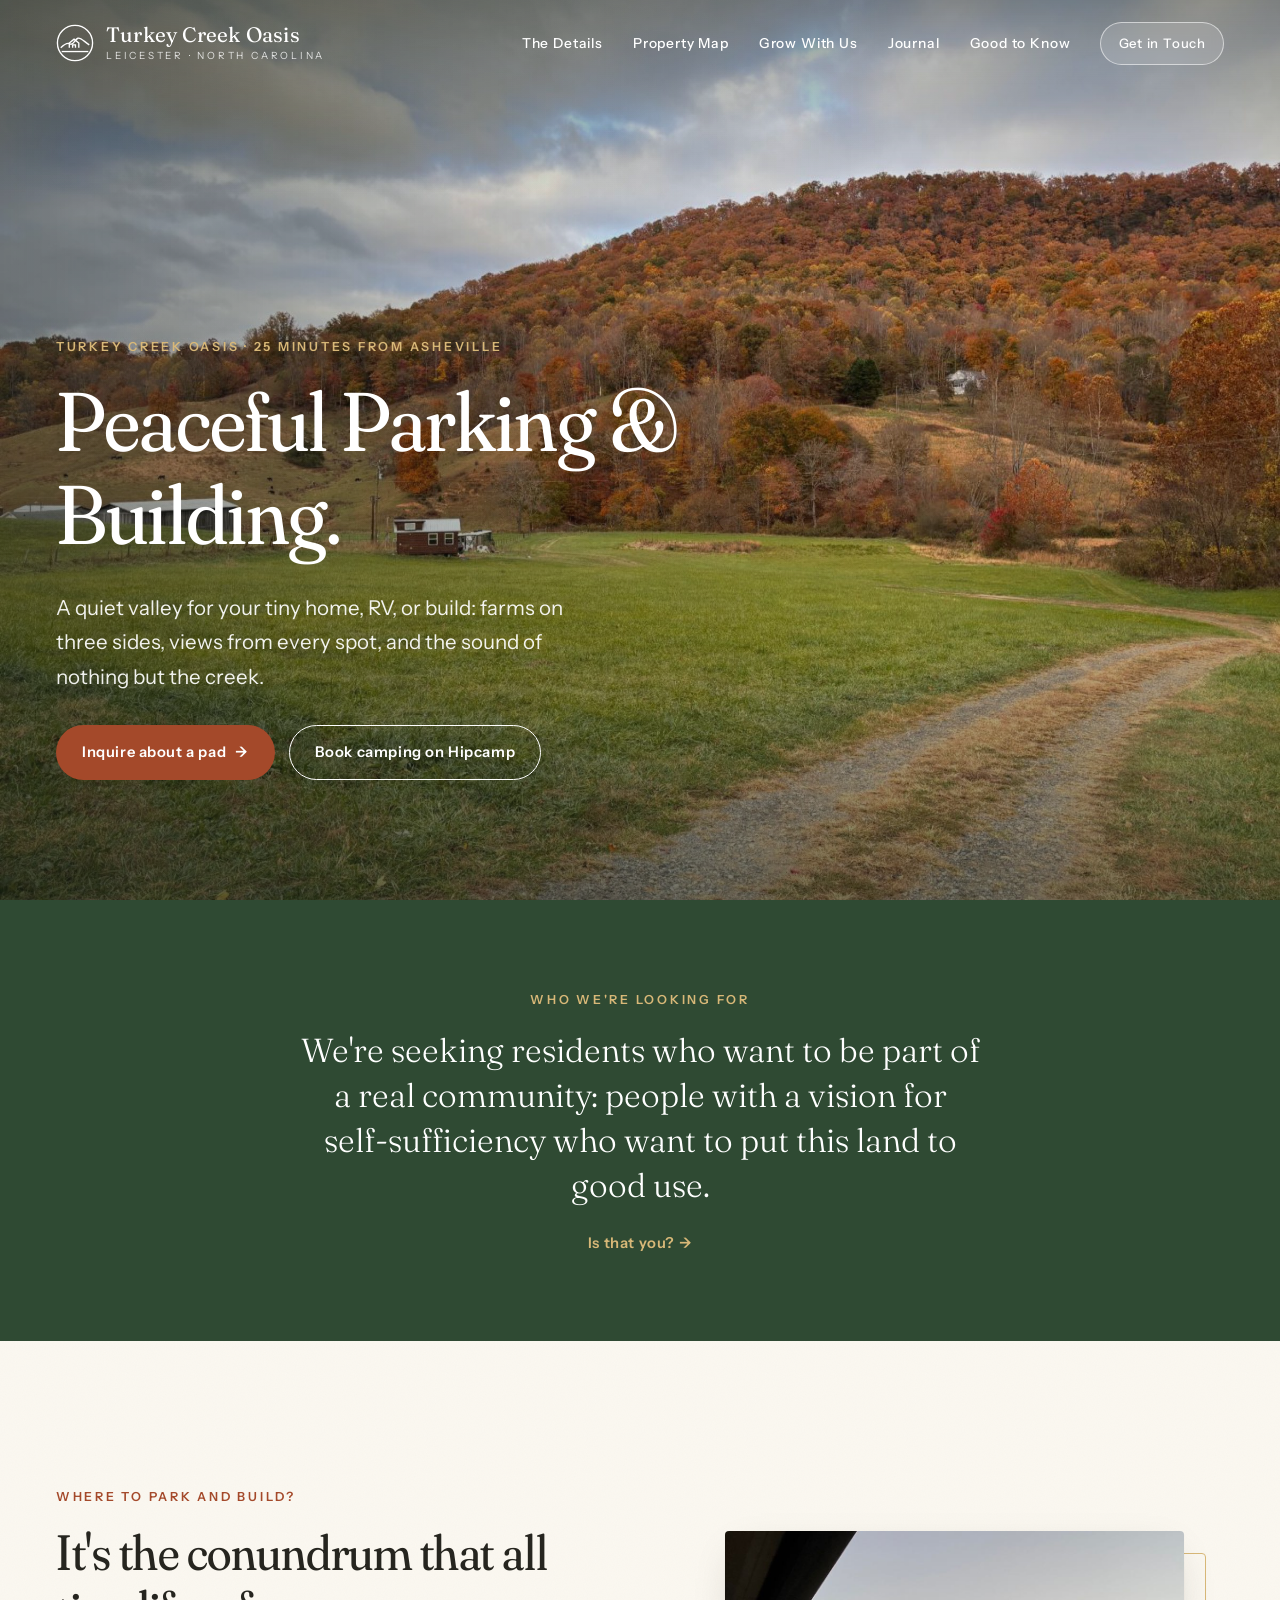
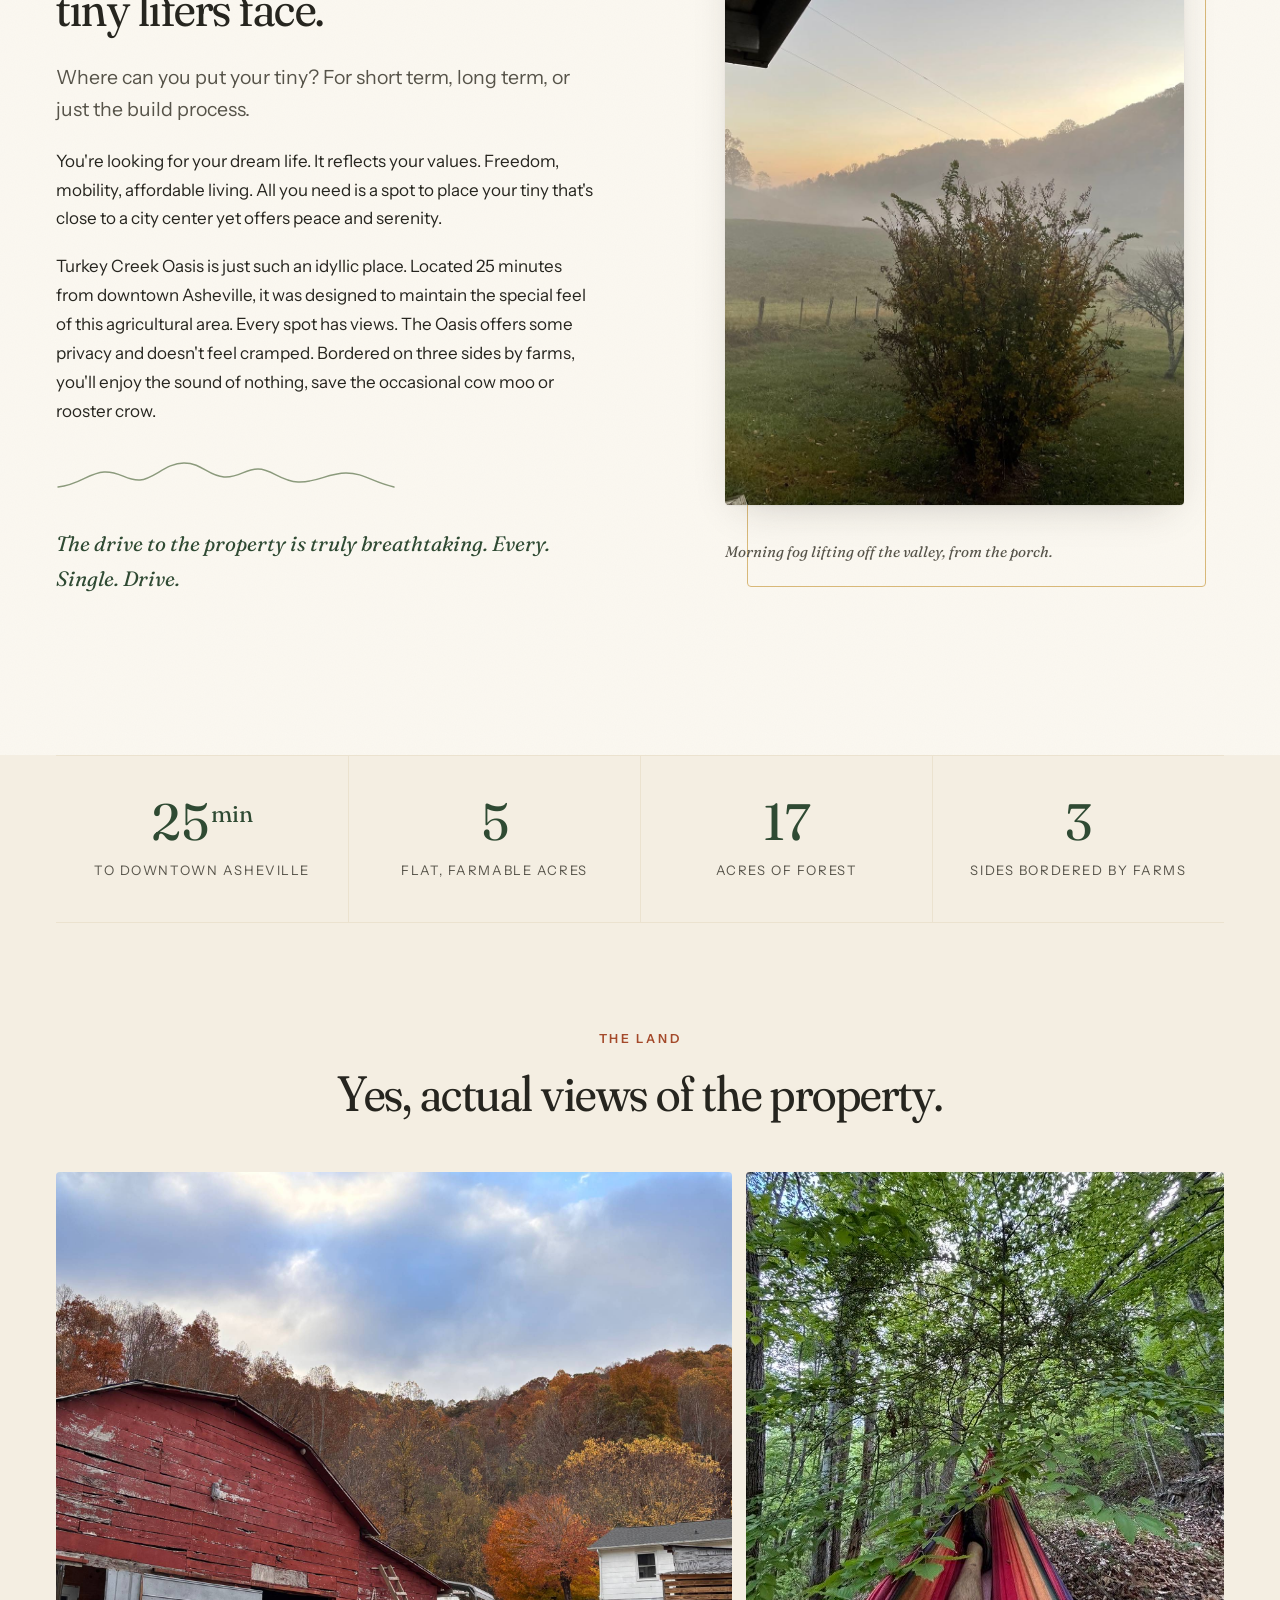
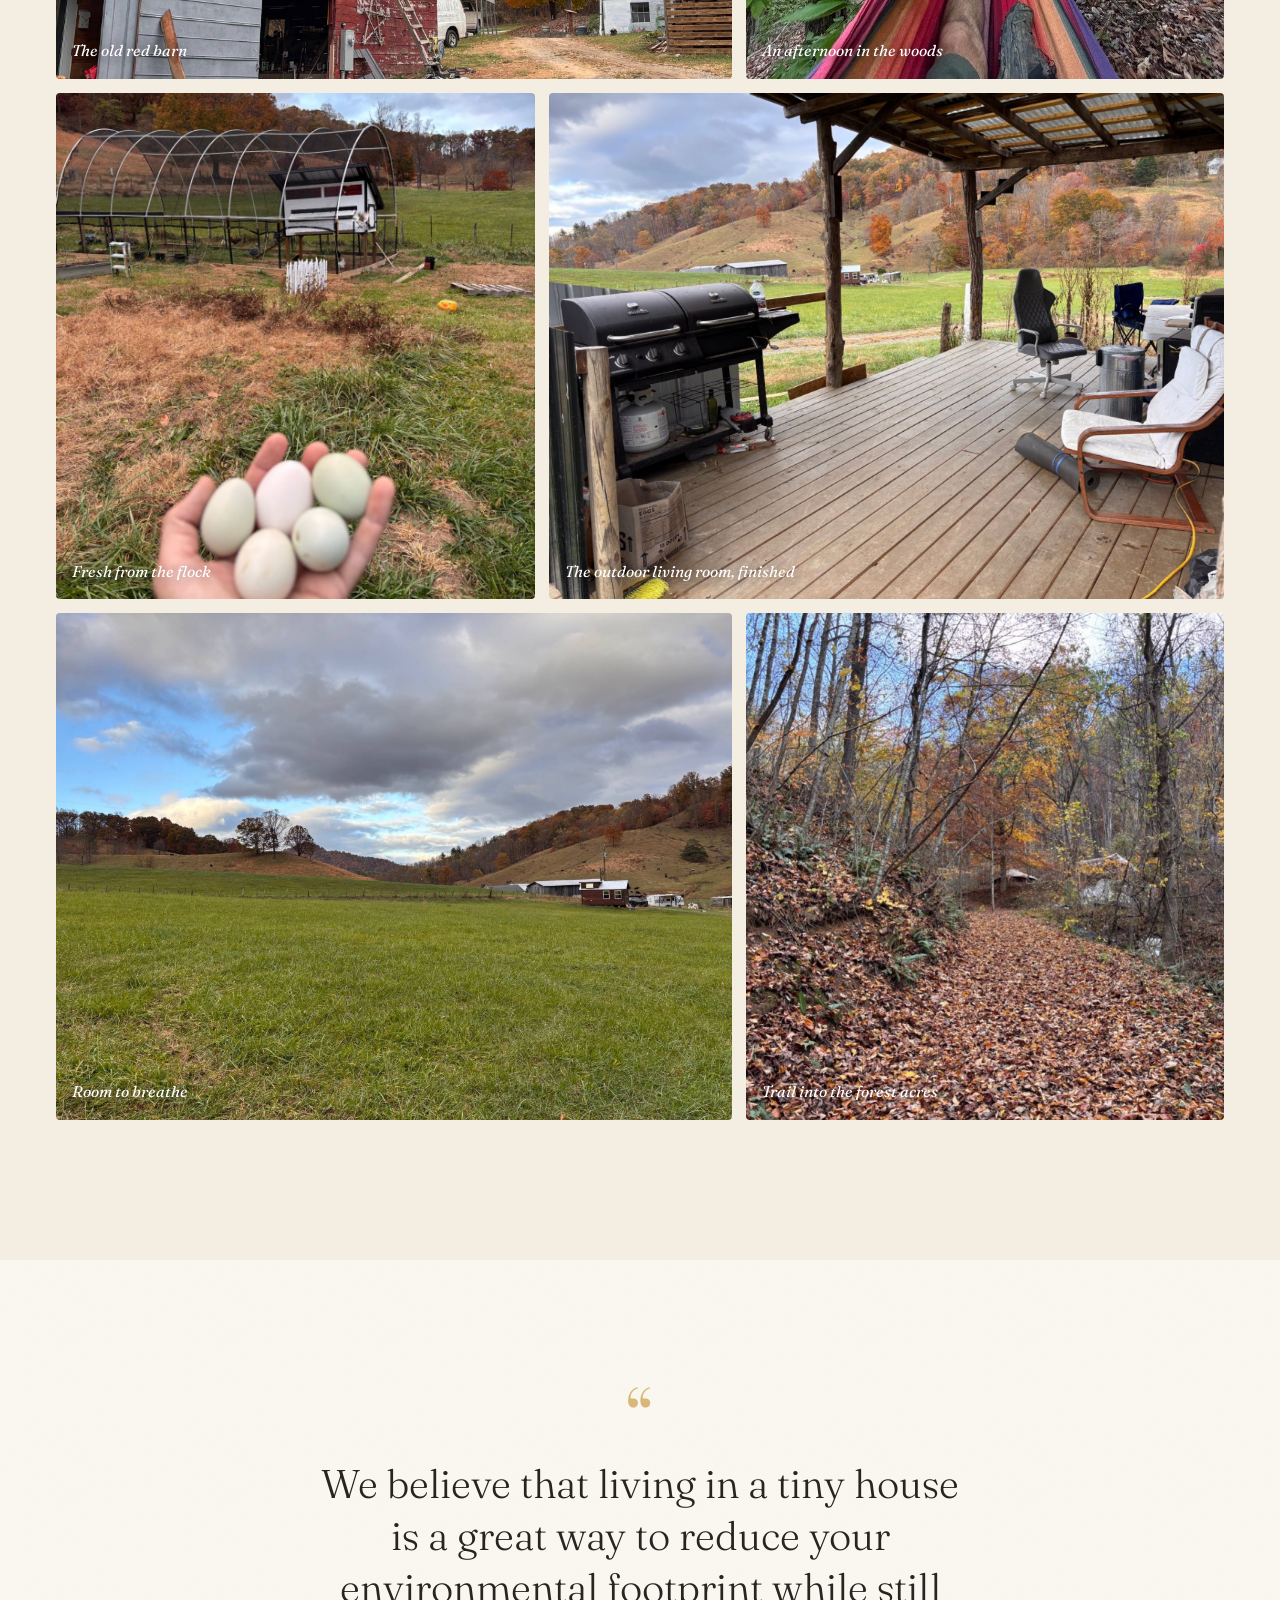
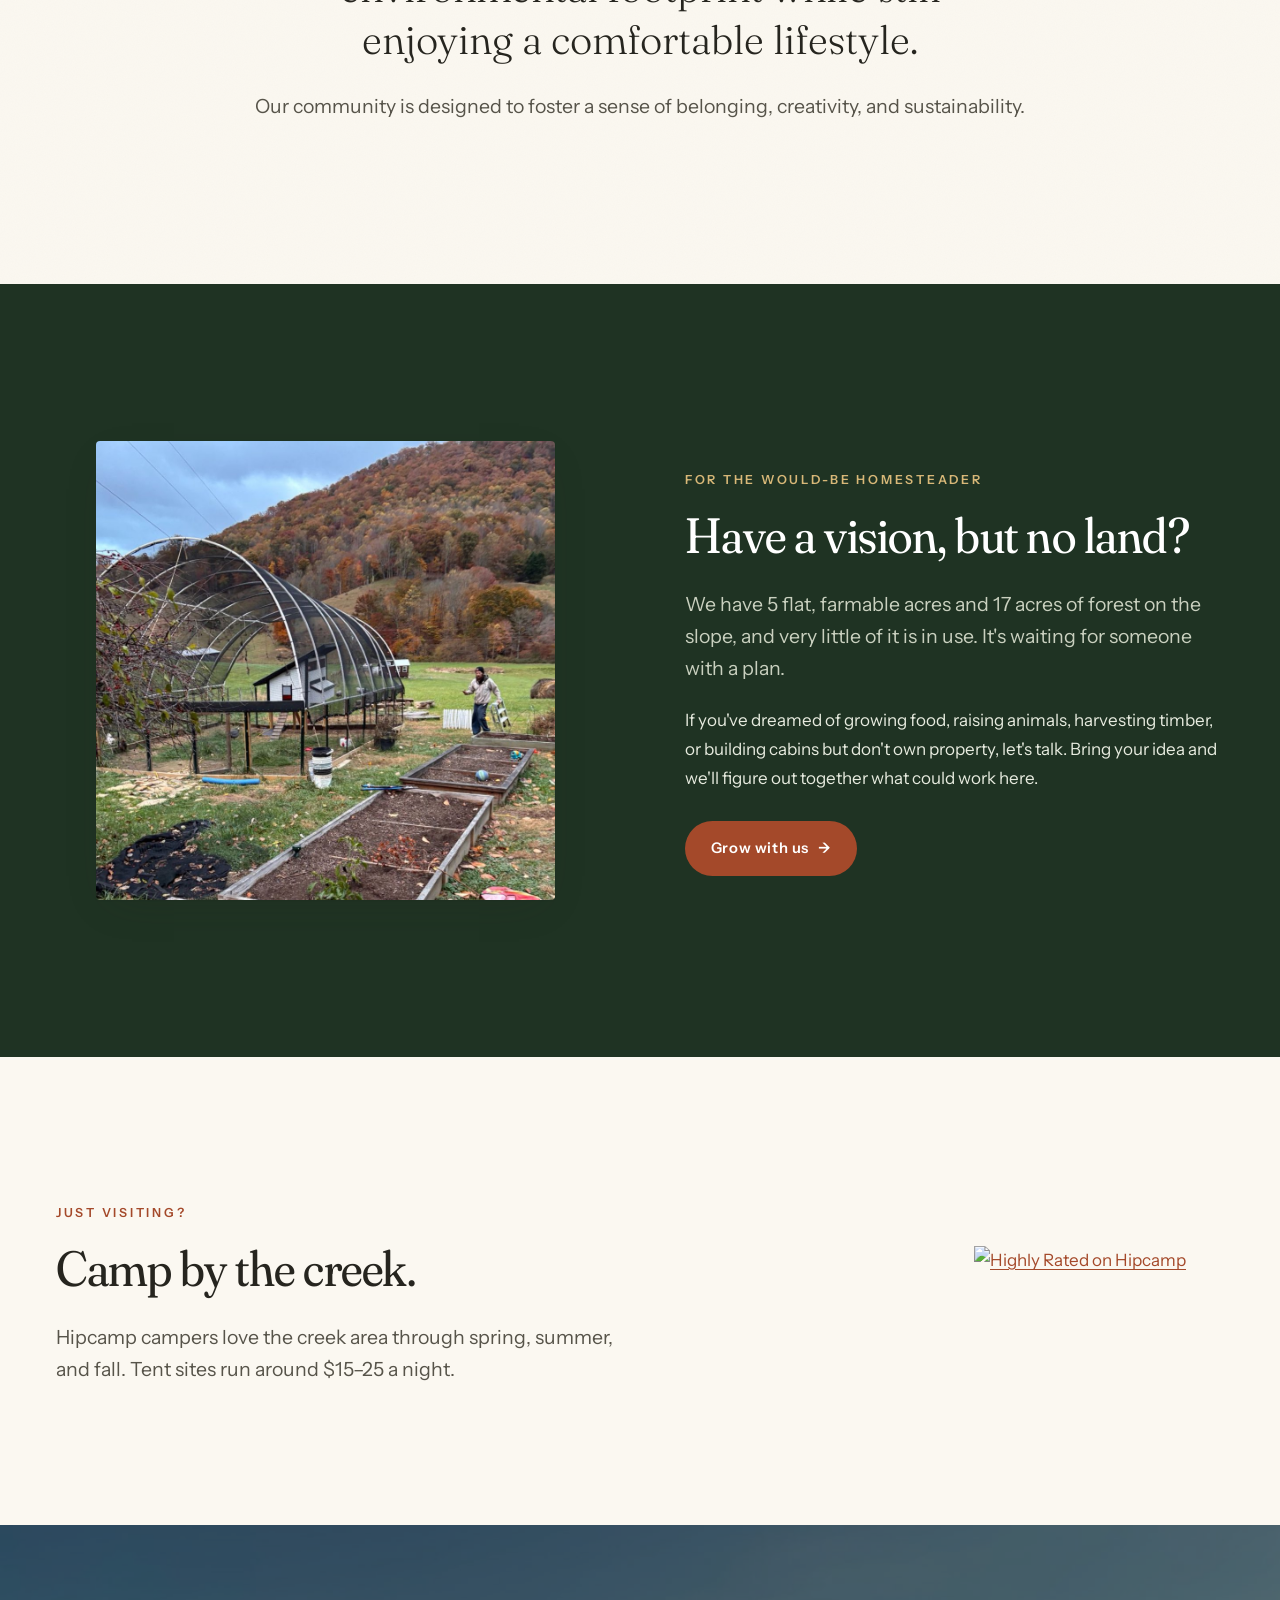
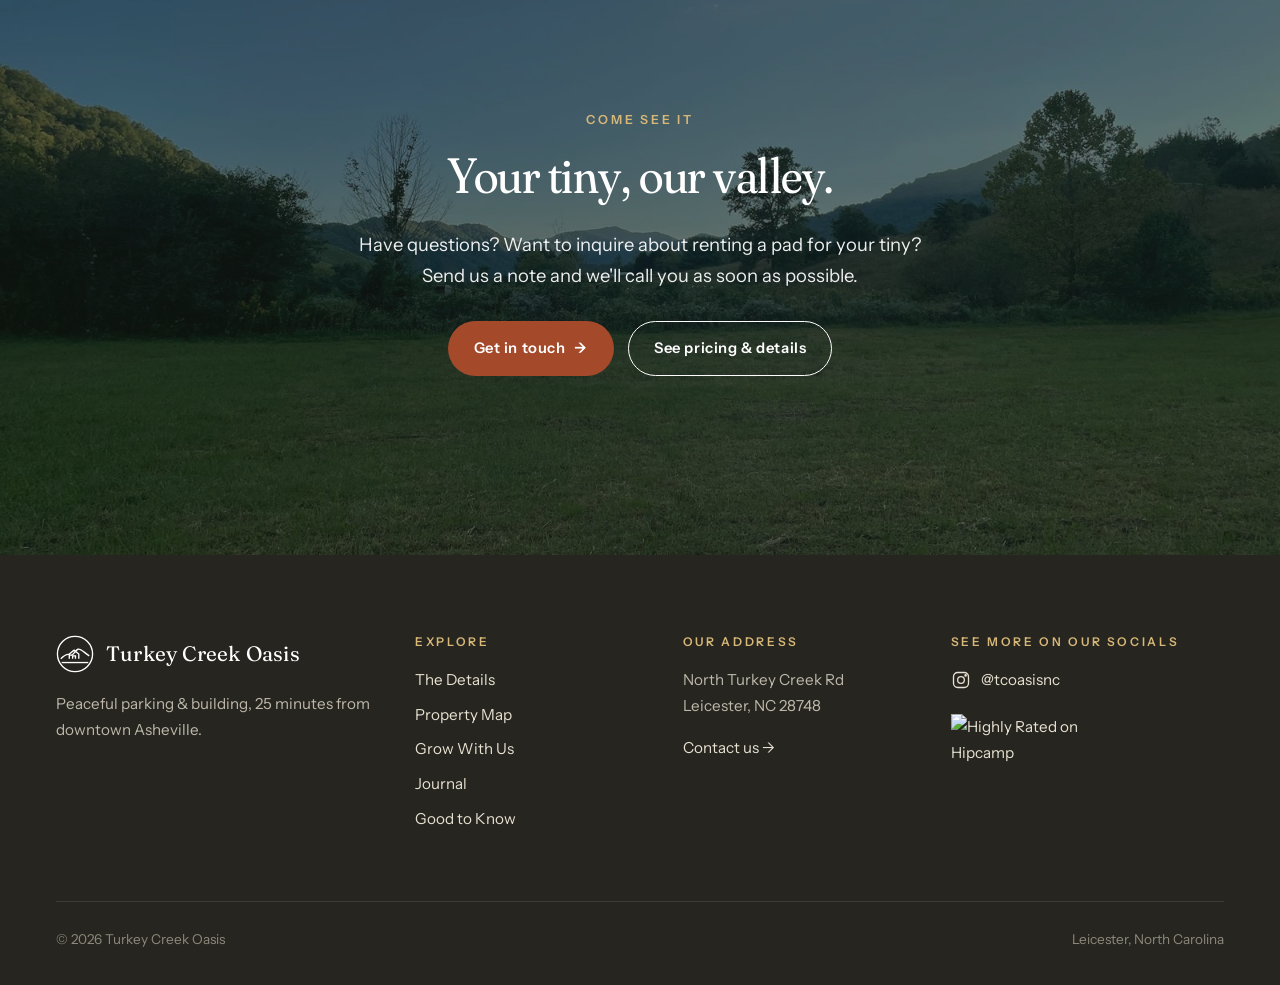
==== commit 351a0b73: "Connect custom domain tcoasis.com Co-Authored-By: Claude Opus 5.5 <noreply@anthropic.com>" ====
--- a/index.html
+++ b/index.html
@@ -7,7 +7,7 @@
   <meta name="description" content="Peaceful parking and building for tiny homes and RVs, 25 minutes from downtown Asheville. Creekside camping, valley views, and room to grow on 23 acres in Leicester, NC.">
   <meta property="og:title" content="Turkey Creek Oasis">
   <meta property="og:description" content="Peaceful parking &amp; building, 25 minutes from downtown Asheville.">
-  <meta property="og:image" content="images/drive-tiny-home.jpg">
+  <meta property="og:image" content="https://tcoasis.com/images/drive-tiny-home.jpg">
   <link rel="icon" href="images/favicon.svg" type="image/svg+xml">
   <link rel="preconnect" href="https://fonts.googleapis.com">
   <link rel="preconnect" href="https://fonts.gstatic.com" crossorigin>
